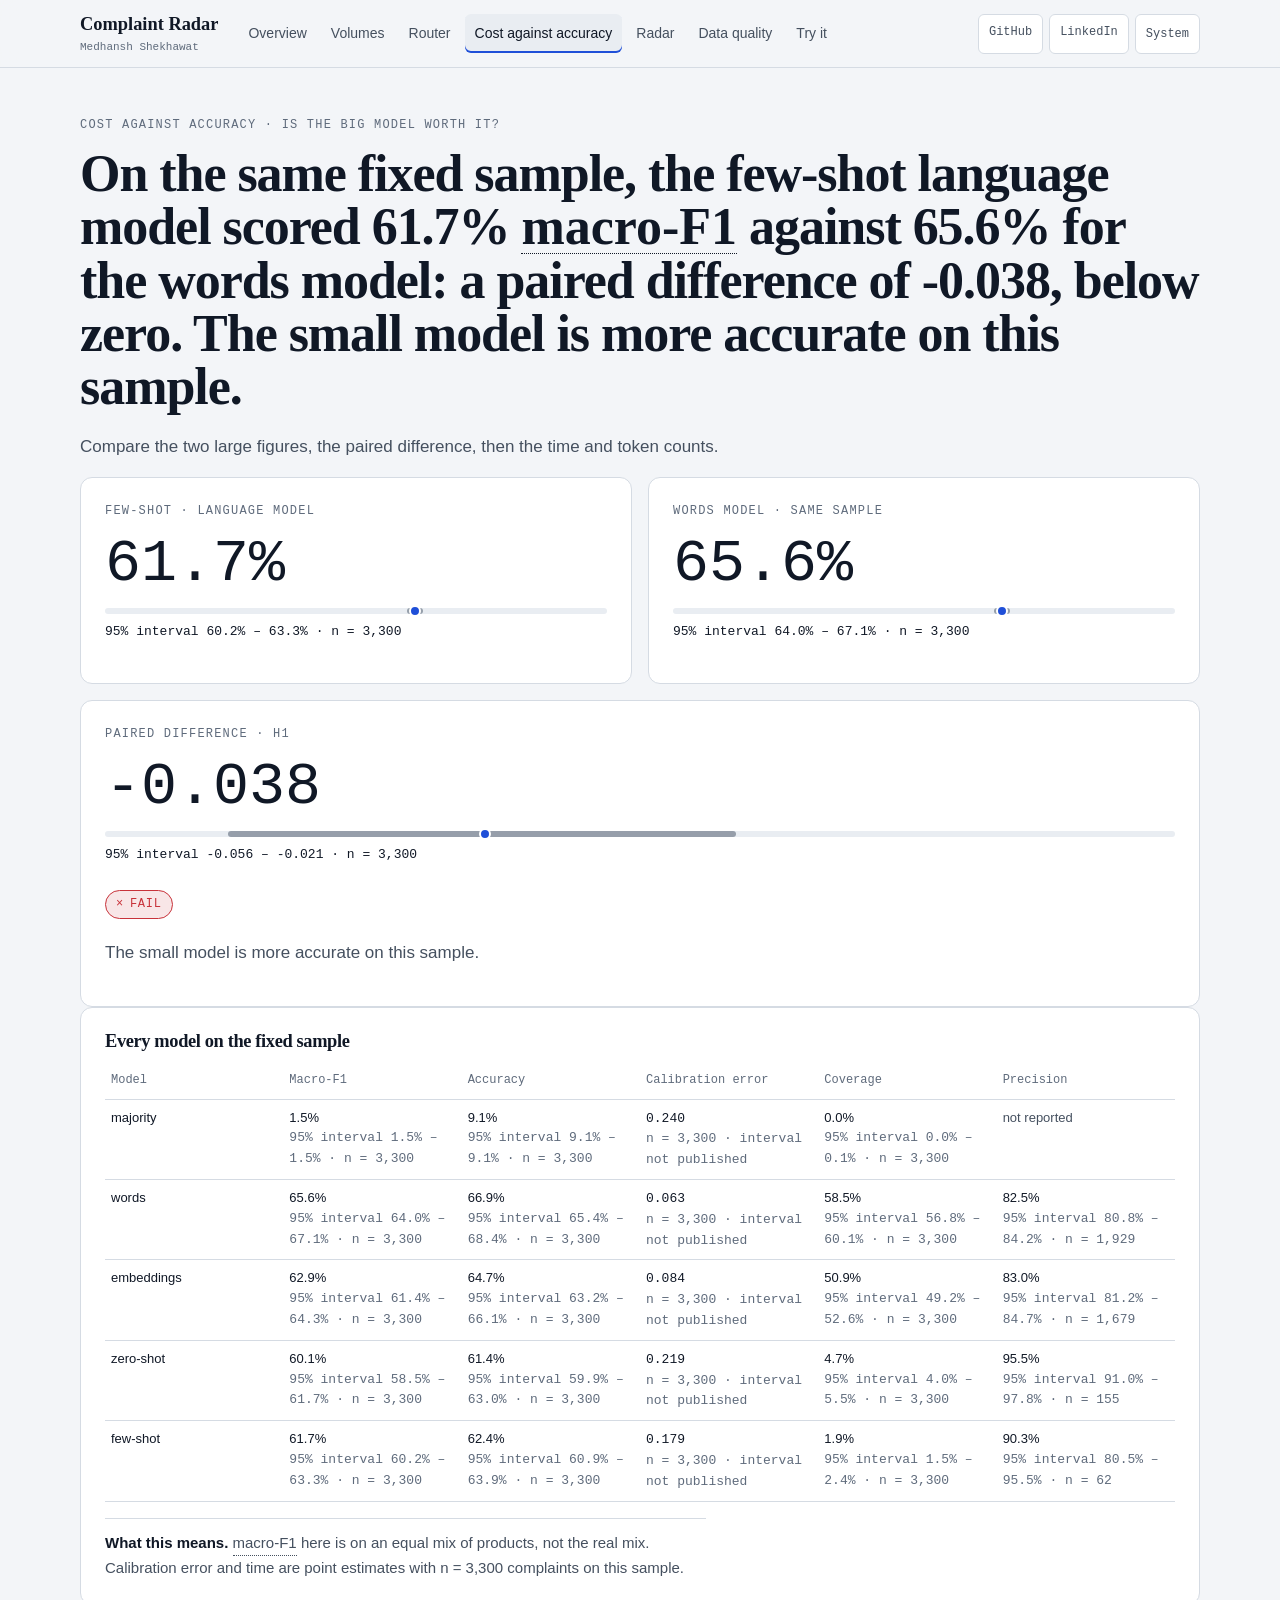
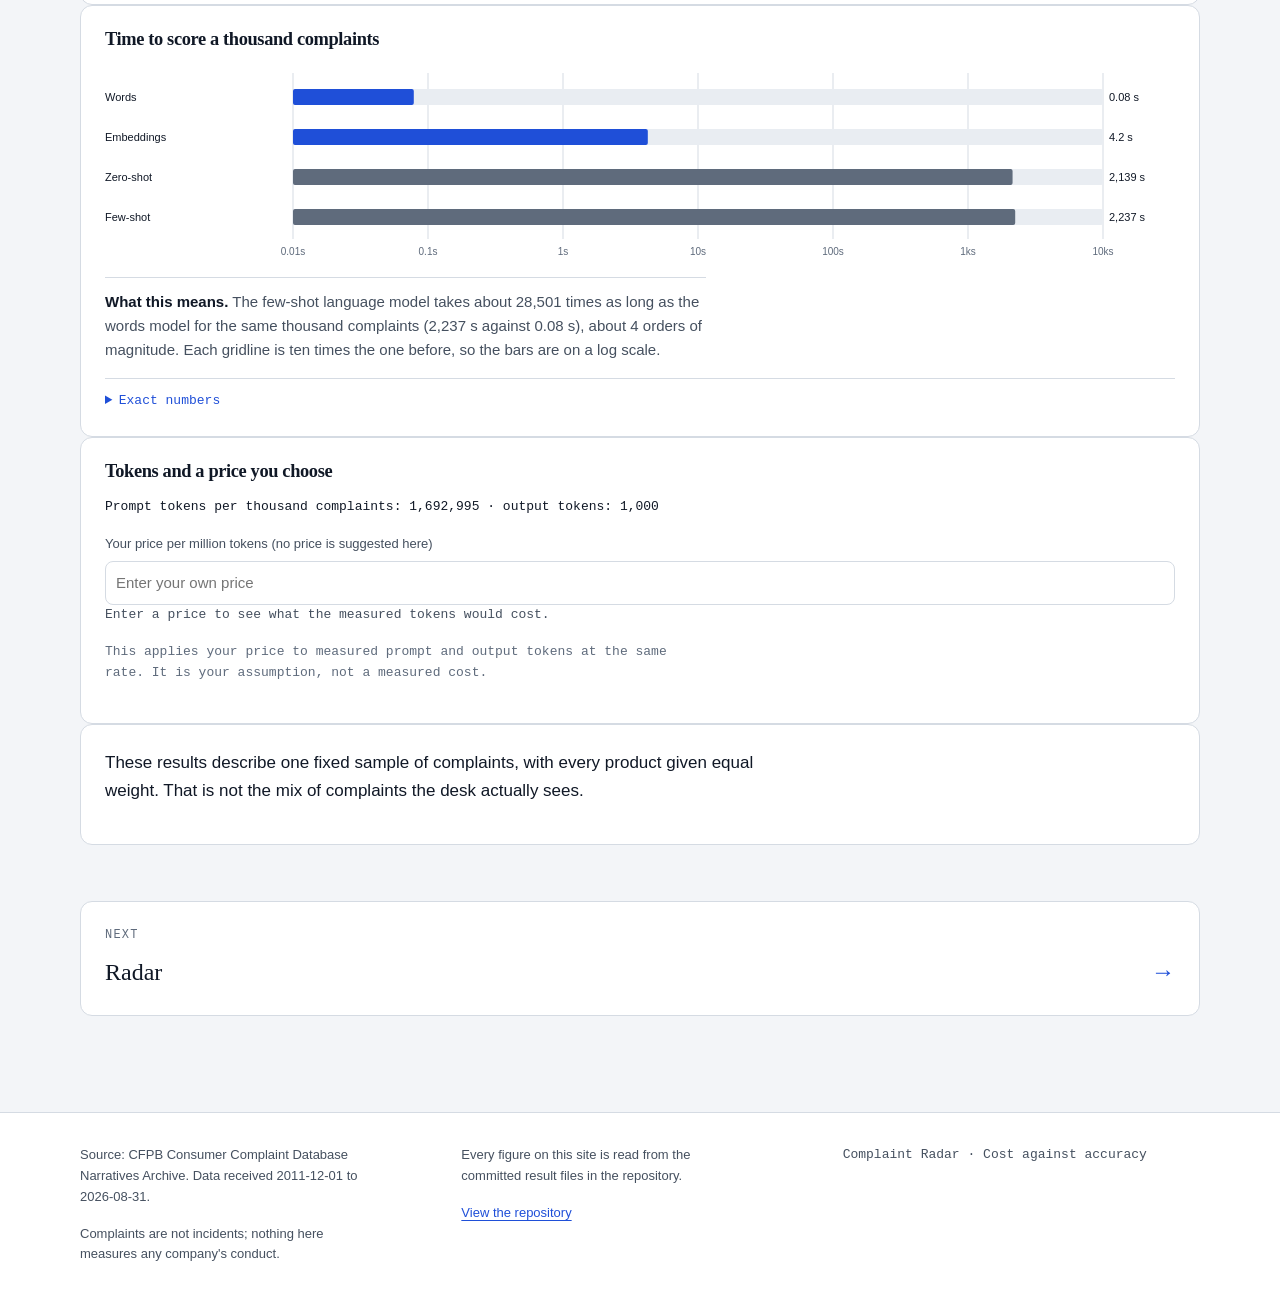
==== site/cost.html @ f4c849c8 "Static site: overview, volumes, router, cost, radar, data quality and in-browser router" ====
<!doctype html>
<html lang="en">
<head>
<meta charset="utf-8">
<meta name="viewport" content="width=device-width, initial-scale=1">
<title>Cost against accuracy · Complaint Radar</title>
<link rel="icon" href="favicon.svg" type="image/svg+xml">
<link rel="stylesheet" href="css/site.css">
<script src="js/pages.js" defer></script>
<script src="js/classify.js" defer></script>
<script src="js/site.js" defer></script>
</head>
<body data-page="cost">
<a class="skip-link" href="#app">Skip to content</a>
<header class="site-header">
  <div class="header-inner">
    <a class="wordmark" href="index.html">Complaint Radar<span class="author">Medhansh Shekhawat</span></a>
    <nav class="site-nav" aria-label="Pages">
      <a href="index.html">Overview</a>
      <a href="volumes.html">Volumes</a>
      <a href="router.html">Router</a>
      <a href="cost.html" aria-current="page">Cost against accuracy</a>
      <a href="radar.html">Radar</a>
      <a href="quality.html">Data quality</a>
      <a href="try.html">Try it</a>
    </nav>
    <div class="header-tools">
      <a href="https://github.com/Ghostboy789/complaint-radar">GitHub</a>
      <a href="https://www.linkedin.com/in/medhansh-shekhawat/">LinkedIn</a>
      <button type="button" id="theme-toggle" aria-label="Colour theme: system. Click to change.">System</button>
    </div>
  </div>
</header>
<main id="main"><div id="app"></div></main>
<footer class="site-footer">
  <div class="footer-inner">
    <div>
      <p>Source: CFPB Consumer Complaint Database Narratives Archive. Data received <span id="footer-range">from the archive</span>.</p>
      <p>Complaints are not incidents; nothing here measures any company's conduct.</p>
    </div>
    <div>
      <p>Every figure on this site is read from the committed result files in the repository.</p>
      <p><a href="https://github.com/Ghostboy789/complaint-radar">View the repository</a></p>
    </div>
    <div>
      <p class="mono">Complaint Radar · Cost against accuracy</p>
      <span id="gloss-def" class="gloss-def" role="tooltip" hidden></span>
    </div>
  </div>
</footer>
</body>
</html>
---- site/css/site.css ----
@font-face {
  font-family: "Fraunces";
  src: url("../fonts/fraunces-latin-wght-normal.woff2") format("woff2");
  font-style: normal;
  font-weight: 100 900;
  font-display: swap;
}
@font-face {
  font-family: "Public Sans";
  src: url("../fonts/public-sans-latin-wght-normal.woff2") format("woff2");
  font-style: normal;
  font-weight: 100 900;
  font-display: swap;
}
@font-face {
  font-family: "JetBrains Mono";
  src: url("../fonts/jetbrains-mono-latin-wght-normal.woff2") format("woff2");
  font-style: normal;
  font-weight: 100 800;
  font-display: swap;
}

:root {
  --bg: #F3F5F8;
  --surface: #FFFFFF;
  --surface-2: #E9EDF2;
  --border: #D5DBE3;
  --ink: #101826;
  --ink-2: #45505F;
  --ink-3: #5F6B7C;
  --accent: #1F4FD8;
  --signal: #C2410C;
  --pass: #1A7F56;
  --fail: #C8323A;
  --ease: cubic-bezier(0.2, 0.8, 0.2, 1);
  --display: "Fraunces", Georgia, "Times New Roman", serif;
  --text: "Public Sans", -apple-system, BlinkMacSystemFont, "Segoe UI", sans-serif;
  --mono: "JetBrains Mono", ui-monospace, SFMono-Regular, Menlo, monospace;
  color-scheme: light;
}

@media (prefers-color-scheme: dark) {
  html:not([data-theme="light"]) {
    --bg: #0A0E15;
    --surface: #111722;
    --surface-2: #18202D;
    --border: #263042;
    --ink: #E9EDF3;
    --ink-2: #A6B0BF;
    --ink-3: #8A95A6;
    --accent: #8FB0FF;
    --signal: #FFA65C;
    --pass: #3DBE8B;
    --fail: #F2666A;
    color-scheme: dark;
  }
}

html[data-theme="dark"] {
  --bg: #0A0E15;
  --surface: #111722;
  --surface-2: #18202D;
  --border: #263042;
  --ink: #E9EDF3;
  --ink-2: #A6B0BF;
  --ink-3: #8A95A6;
  --accent: #8FB0FF;
  --signal: #FFA65C;
  --pass: #3DBE8B;
  --fail: #F2666A;
  color-scheme: dark;
}

*,
*::before,
*::after {
  box-sizing: border-box;
}

[hidden] {
  display: none !important;
}

html {
  scroll-behavior: smooth;
  -webkit-text-size-adjust: 100%;
}

body {
  margin: 0;
  background: var(--bg);
  color: var(--ink);
  font-family: var(--text);
  font-size: 1.0625rem;
  line-height: 1.6;
  overflow-x: hidden;
}

a {
  color: var(--accent);
  text-underline-offset: 3px;
}

a:hover {
  text-decoration-thickness: 2px;
}

.skip-link {
  position: absolute;
  left: -9999px;
  top: 0;
  z-index: 40;
  background: var(--surface);
  color: var(--accent);
  padding: 8px 12px;
}

.skip-link:focus {
  left: 8px;
}

:focus-visible {
  outline: 2px solid var(--accent);
  outline-offset: 2px;
  border-radius: 2px;
}

h1,
h2,
h3 {
  font-family: var(--display);
  font-weight: 600;
  letter-spacing: -0.02em;
  line-height: 1.06;
  margin: 0 0 16px;
}

h1 {
  font-size: clamp(2.1rem, 5vw, 4rem);
  line-height: 1.02;
}

h2 {
  font-size: 1.5rem;
}

h3 {
  font-size: 1.15rem;
}

p {
  margin: 0 0 16px;
  max-width: 72ch;
}

em {
  font-style: normal;
  color: var(--accent);
}

.mono,
.eyebrow,
.caption,
.kpi-meta,
.ci,
.vocab {
  font-family: var(--mono);
  font-variant-numeric: tabular-nums;
}

.eyebrow {
  font-size: 0.75rem;
  letter-spacing: 0.1em;
  text-transform: uppercase;
  color: var(--ink-3);
  margin-bottom: 12px;
}

.caption,
.kpi-meta,
.ci,
.small,
.rule-words,
.confidence-label {
  font-size: 0.8125rem;
}

.caption,
.kpi-meta,
.ci,
.rule-words {
  color: var(--ink-3);
}

.muted {
  color: var(--ink-2);
}

.site-header {
  position: sticky;
  top: 0;
  z-index: 20;
  background: var(--bg);
  background: color-mix(in srgb, var(--bg) 88%, transparent);
  -webkit-backdrop-filter: blur(12px);
  backdrop-filter: blur(12px);
  border-bottom: 1px solid var(--border);
}

.header-inner {
  max-width: calc(1120px + 2 * clamp(20px, 4vw, 48px));
  margin: 0 auto;
  padding: 10px clamp(20px, 4vw, 48px);
  display: flex;
  align-items: center;
  gap: 20px;
  min-height: 64px;
}

.wordmark {
  font-family: var(--display);
  font-size: 1.15rem;
  font-weight: 600;
  color: var(--ink);
  text-decoration: none;
  white-space: nowrap;
}

.author {
  display: block;
  font-family: var(--mono);
  font-size: 0.6875rem;
  color: var(--ink-3);
  font-weight: 400;
}

.site-nav {
  display: flex;
  align-items: center;
  gap: 4px;
  flex: 1 1 auto;
  overflow-x: auto;
  scrollbar-width: thin;
  min-width: 0;
}

.site-nav a {
  color: var(--ink-2);
  text-decoration: none;
  font-size: 0.875rem;
  white-space: nowrap;
  padding: 8px 10px;
  border-radius: 6px;
}

.site-nav a:hover,
.site-nav a[aria-current="page"] {
  color: var(--ink);
  background: var(--surface-2);
}

.site-nav a[aria-current="page"] {
  box-shadow: inset 0 -2px 0 var(--accent);
}

.header-tools {
  display: flex;
  align-items: center;
  gap: 6px;
  flex: 0 0 auto;
}

.header-tools a,
.header-tools button {
  min-height: 40px;
  padding: 8px 10px;
  border-radius: 6px;
  border: 1px solid var(--border);
  background: var(--surface);
  color: var(--ink-2);
  font-family: var(--mono);
  font-size: 0.75rem;
  text-decoration: none;
  cursor: pointer;
}

.header-tools a:hover,
.header-tools button:hover {
  color: var(--accent);
}

main {
  padding: 0 clamp(20px, 4vw, 48px) 96px;
}

#app {
  max-width: 1120px;
  margin: 0 auto;
  padding-top: 48px;
}

.opener {
  max-width: 100%;
}

.opener h1 {
  margin-bottom: 20px;
  font-size: clamp(2rem, 4.2vw, 3.25rem);
  max-width: 28em;
}

.look {
  color: var(--ink-2);
  font-size: 1.0625rem;
}

.section-head {
  margin: 56px 0 24px;
}

.section {
  margin-top: 24px;
}

.hero-grid {
  display: grid;
  grid-template-columns: minmax(0, 1fr);
  gap: 32px;
}

.hero-meta {
  display: grid;
  grid-template-columns: repeat(auto-fit, minmax(220px, 1fr));
  gap: 16px;
  align-self: start;
}

.hero-meta > div {
  border-top: 1px solid var(--border);
  padding-top: 12px;
}

.hero-meta .mono {
  font-size: 0.8125rem;
  color: var(--ink-2);
}

.canvas-panel {
  grid-row: 2;
  border: 1px solid var(--border);
  border-radius: 12px;
  background: var(--surface);
  padding: 16px;
  min-width: 0;
}

.canvas-panel .caption {
  margin-top: 12px;
}

.card,
.figure,
.prose,
.verdict,
.next-card {
  border: 1px solid var(--border);
  border-radius: 12px;
  background: var(--surface);
  padding: 24px;
  min-width: 0;
}

.cards,
.kpis,
.facts {
  display: grid;
  grid-template-columns: repeat(auto-fit, minmax(min(100%, 260px), 1fr));
  gap: 16px;
  margin-bottom: 16px;
}

.figure-grid {
  display: grid;
  grid-template-columns: repeat(auto-fit, minmax(min(100%, 440px), 1fr));
  gap: 16px;
  margin-bottom: 16px;
}

.figure-grid > .figure,
.figure-grid > .card {
  margin-bottom: 0;
}

.figure h3 {
  margin-bottom: 12px;
}

.figure-intro {
  color: var(--ink-2);
}

.meaning {
  margin: 16px 0 0;
  padding-top: 12px;
  border-top: 1px solid var(--border);
  font-size: 0.9375rem;
  color: var(--ink-2);
}

.meaning strong {
  color: var(--ink);
}

figure,
.figure {
  margin: 0;
}

.chart {
  width: 100%;
  min-height: 200px;
  min-width: 0;
}

.chart svg,
.chart canvas {
  display: block;
  width: 100%;
  max-width: 100%;
  height: auto;
}

.chart[data-chart="sorting-room"] {
  min-height: 340px;
}

.chart[data-chart="confusion"] {
  min-height: 400px;
}

.chart-empty {
  border: 1px dashed var(--border);
  border-radius: 8px;
  padding: 24px;
  color: var(--ink-2);
  font-family: var(--mono);
  font-size: 0.8125rem;
}

.exact {
  margin-top: 16px;
  border-top: 1px solid var(--border);
  padding-top: 12px;
  min-width: 0;
}

.exact summary,
.next-card {
  cursor: pointer;
}

.exact summary {
  font-family: var(--mono);
  font-size: 0.8125rem;
  color: var(--accent);
  list-style-position: inside;
}

.exact[open] summary {
  margin-bottom: 12px;
}

table {
  width: 100%;
  border-collapse: collapse;
  table-layout: fixed;
  font-size: 0.8125rem;
}

th,
td {
  text-align: left;
  vertical-align: top;
  padding: 8px 6px;
  border-bottom: 1px solid var(--border);
  overflow-wrap: anywhere;
  word-break: break-word;
}

th {
  color: var(--ink-3);
  font-family: var(--mono);
  font-weight: 500;
  font-size: 0.75rem;
}

td .ci {
  display: block;
}

.badge {
  display: inline-flex;
  align-items: center;
  gap: 6px;
  font-family: var(--mono);
  font-size: 0.75rem;
  letter-spacing: 0.06em;
  text-transform: uppercase;
  border-radius: 999px;
  padding: 4px 10px;
  border: 1px solid currentColor;
  margin: 8px 0;
}

.badge.pass {
  color: var(--pass);
  background: color-mix(in srgb, var(--pass) 12%, var(--surface));
}

.badge.fail {
  color: var(--fail);
  background: color-mix(in srgb, var(--fail) 12%, var(--surface));
}

.badge.idle {
  color: var(--ink-3);
  background: var(--surface-2);
}

.state.pass {
  color: var(--pass);
  font-weight: 600;
}

.state.fail {
  color: var(--fail);
  font-weight: 600;
}

.kpi-label {
  font-family: var(--mono);
  font-size: 0.75rem;
  color: var(--ink-3);
  margin-bottom: 8px;
}

.kpi-value,
.big-figure,
.verdict-number {
  font-family: var(--mono);
  font-variant-numeric: tabular-nums;
  font-size: clamp(1.75rem, 3.2vw, 2.5rem);
  line-height: 1.05;
  margin: 0 0 12px;
}

.big-figure {
  font-size: clamp(2.5rem, 5vw, 3.75rem);
}

.track {
  position: relative;
  height: 6px;
  border-radius: 999px;
  background: var(--surface-2);
  margin: 12px 0 8px;
}

.track-range {
  position: absolute;
  top: 0;
  bottom: 0;
  min-width: 2px;
  border-radius: 999px;
  background: var(--ink-3);
  opacity: 0.6;
}

.track-dot {
  position: absolute;
  top: -3px;
  width: 12px;
  height: 12px;
  margin-left: -6px;
  border-radius: 50%;
  background: var(--accent);
  border: 2px solid var(--surface);
}

.track-none {
  font-family: var(--mono);
  font-size: 0.6875rem;
  color: var(--ink-3);
}

.verdict-number {
  font-family: var(--display);
}

.verdict-text {
  color: var(--ink-2);
  margin-top: 12px;
}

.rule-words {
  max-width: 60ch;
}

.fact-line {
  font-family: var(--mono);
  font-size: 0.9375rem;
}

.caveats,
.steps {
  padding-left: 22px;
}

.caveats li,
.steps li {
  margin-bottom: 12px;
  max-width: 72ch;
}

.filters,
.segmented,
.tabs,
.examples {
  display: flex;
  flex-wrap: wrap;
  gap: 8px;
  margin: 16px 0 24px;
}

.filter {
  display: flex;
  flex-direction: column;
  gap: 6px;
  font-size: 0.8125rem;
  color: var(--ink-2);
  min-width: 0;
}

.filter select,
.filter input,
textarea {
  min-height: 44px;
  border: 1px solid var(--border);
  border-radius: 8px;
  background: var(--surface);
  color: var(--ink);
  font-family: var(--text);
  font-size: 0.9375rem;
  padding: 8px 10px;
  max-width: 100%;
}

.segmented button,
.tabs button,
.example {
  min-height: 44px;
  border: 1px solid var(--border);
  border-radius: 8px;
  background: var(--surface);
  color: var(--ink-2);
  padding: 8px 14px;
  font-family: var(--mono);
  font-size: 0.8125rem;
  cursor: pointer;
}

.segmented button.selected,
.tabs button.selected {
  background: var(--accent);
  border-color: var(--accent);
  color: var(--surface);
}

.not-run {
  margin: 24px 0;
}

.next-card {
  display: grid;
  grid-template-columns: 1fr auto;
  align-items: center;
  gap: 8px;
  margin-top: 56px;
  text-decoration: none;
  color: var(--ink);
}

.next-card .eyebrow {
  grid-column: 1 / -1;
  margin: 0;
}

.next-title {
  font-family: var(--display);
  font-size: 1.5rem;
}

.next-arrow {
  font-size: 1.5rem;
  color: var(--accent);
}

.input-label {
  display: block;
  font-family: var(--mono);
  font-size: 0.8125rem;
  color: var(--ink-3);
  margin-bottom: 8px;
}

textarea {
  display: block;
  width: 100%;
  resize: vertical;
  line-height: 1.6;
}

.try-grid {
  display: grid;
  grid-template-columns: repeat(auto-fit, minmax(min(100%, 320px), 1fr));
  gap: 16px;
}

.status,
.result-line {
  font-family: var(--mono);
  font-size: 0.8125rem;
  color: var(--ink-2);
}

.probabilities {
  display: grid;
  gap: 6px;
  margin-bottom: 24px;
}

.prob-row {
  display: grid;
  grid-template-columns: minmax(0, 1fr) minmax(60px, 30%) auto;
  align-items: center;
  gap: 8px;
  font-size: 0.8125rem;
  min-width: 0;
}

.prob-row > span:first-child {
  overflow-wrap: anywhere;
}

.prob-track {
  display: block;
  height: 6px;
  border-radius: 999px;
  background: var(--surface-2);
  overflow: hidden;
}

.prob-track > span {
  display: block;
  height: 100%;
  width: 100%;
  background: var(--accent);
  transform-origin: left center;
}

.terms {
  padding-left: 20px;
  font-size: 0.875rem;
}

.site-footer {
  border-top: 1px solid var(--border);
  background: var(--surface);
  position: relative;
}

.footer-inner {
  max-width: calc(1120px + 2 * clamp(20px, 4vw, 48px));
  margin: 0 auto;
  padding: 32px clamp(20px, 4vw, 48px);
  display: grid;
  grid-template-columns: repeat(auto-fit, minmax(min(100%, 260px), 1fr));
  gap: 24px;
  font-size: 0.8125rem;
  color: var(--ink-2);
}

.footer-inner p {
  max-width: 40ch;
}

.term {
  border: 0;
  border-bottom: 1px dotted currentColor;
  background: none;
  color: inherit;
  font: inherit;
  padding: 0;
  cursor: help;
}

.gloss-def {
  position: absolute;
  right: 20px;
  bottom: 100%;
  max-width: min(320px, calc(100vw - 40px));
  background: var(--surface-2);
  border: 1px solid var(--border);
  border-radius: 8px;
  padding: 12px;
  font-family: var(--text);
  font-size: 0.8125rem;
  color: var(--ink);
  z-index: 30;
}

.reveal {
  opacity: 0;
  transform: translateY(8px);
  transition:
    opacity 320ms var(--ease),
    transform 320ms var(--ease);
}

.reveal.in {
  opacity: 1;
  transform: none;
}

.draw-x .clip-rect {
  transform-box: fill-box;
  transform-origin: left center;
  animation: sweep 1000ms var(--ease) both;
}

@keyframes sweep {
  from {
    transform: scaleX(0);
  }
  to {
    transform: scaleX(1);
  }
}

@media (min-width: 900px) {
  .hero-grid {
    grid-template-columns: minmax(0, 1fr) minmax(0, 1.05fr);
  }
  .hero-grid .opener,
  .hero-grid .hero-meta {
    grid-column: 1;
  }
  .canvas-panel {
    align-self: start;
    grid-column: 2;
    grid-row: 1 / span 2;
  }
}

@media (max-width: 760px) {
  .header-inner {
    flex-wrap: wrap;
    gap: 8px 12px;
    padding-top: 8px;
    padding-bottom: 8px;
  }
  .site-nav {
    order: 3;
    flex-basis: 100%;
    padding-bottom: 2px;
  }
  .header-tools {
    margin-left: auto;
  }
  .author {
    font-size: 0.625rem;
  }
  #app {
    padding-top: 32px;
  }
  .card,
  .figure,
  .prose,
  .verdict,
  .next-card {
    padding: 16px;
  }
}

@media (max-width: 640px) {
  .filter select {
    width: 100%;
  }
  table,
  thead,
  tbody,
  tr,
  th,
  td {
    display: block;
    width: 100%;
  }
  thead {
    display: none;
  }
  tr {
    border-bottom: 1px solid var(--border);
    padding: 8px 0;
  }
  td {
    display: grid;
    grid-template-columns: minmax(96px, 40%) minmax(0, 1fr);
    gap: 8px;
    border: 0;
    padding: 4px 0;
  }
  td > .ci {
    grid-column: 2;
  }
  td::before {
    content: attr(data-label);
    font-family: var(--mono);
    font-size: 0.6875rem;
    color: var(--ink-3);
  }
  .prob-row {
    grid-template-columns: minmax(0, 1fr) auto;
  }
  .prob-track {
    grid-column: 1 / -1;
    grid-row: 2;
  }
}

@media (prefers-reduced-motion: reduce) {
  html {
    scroll-behavior: auto;
  }
  *,
  *::before,
  *::after {
    animation: none !important;
    transition: none !important;
  }
  .reveal {
    opacity: 1;
    transform: none;
  }
  .draw-x .clip-rect {
    transform: scaleX(1);
  }
}
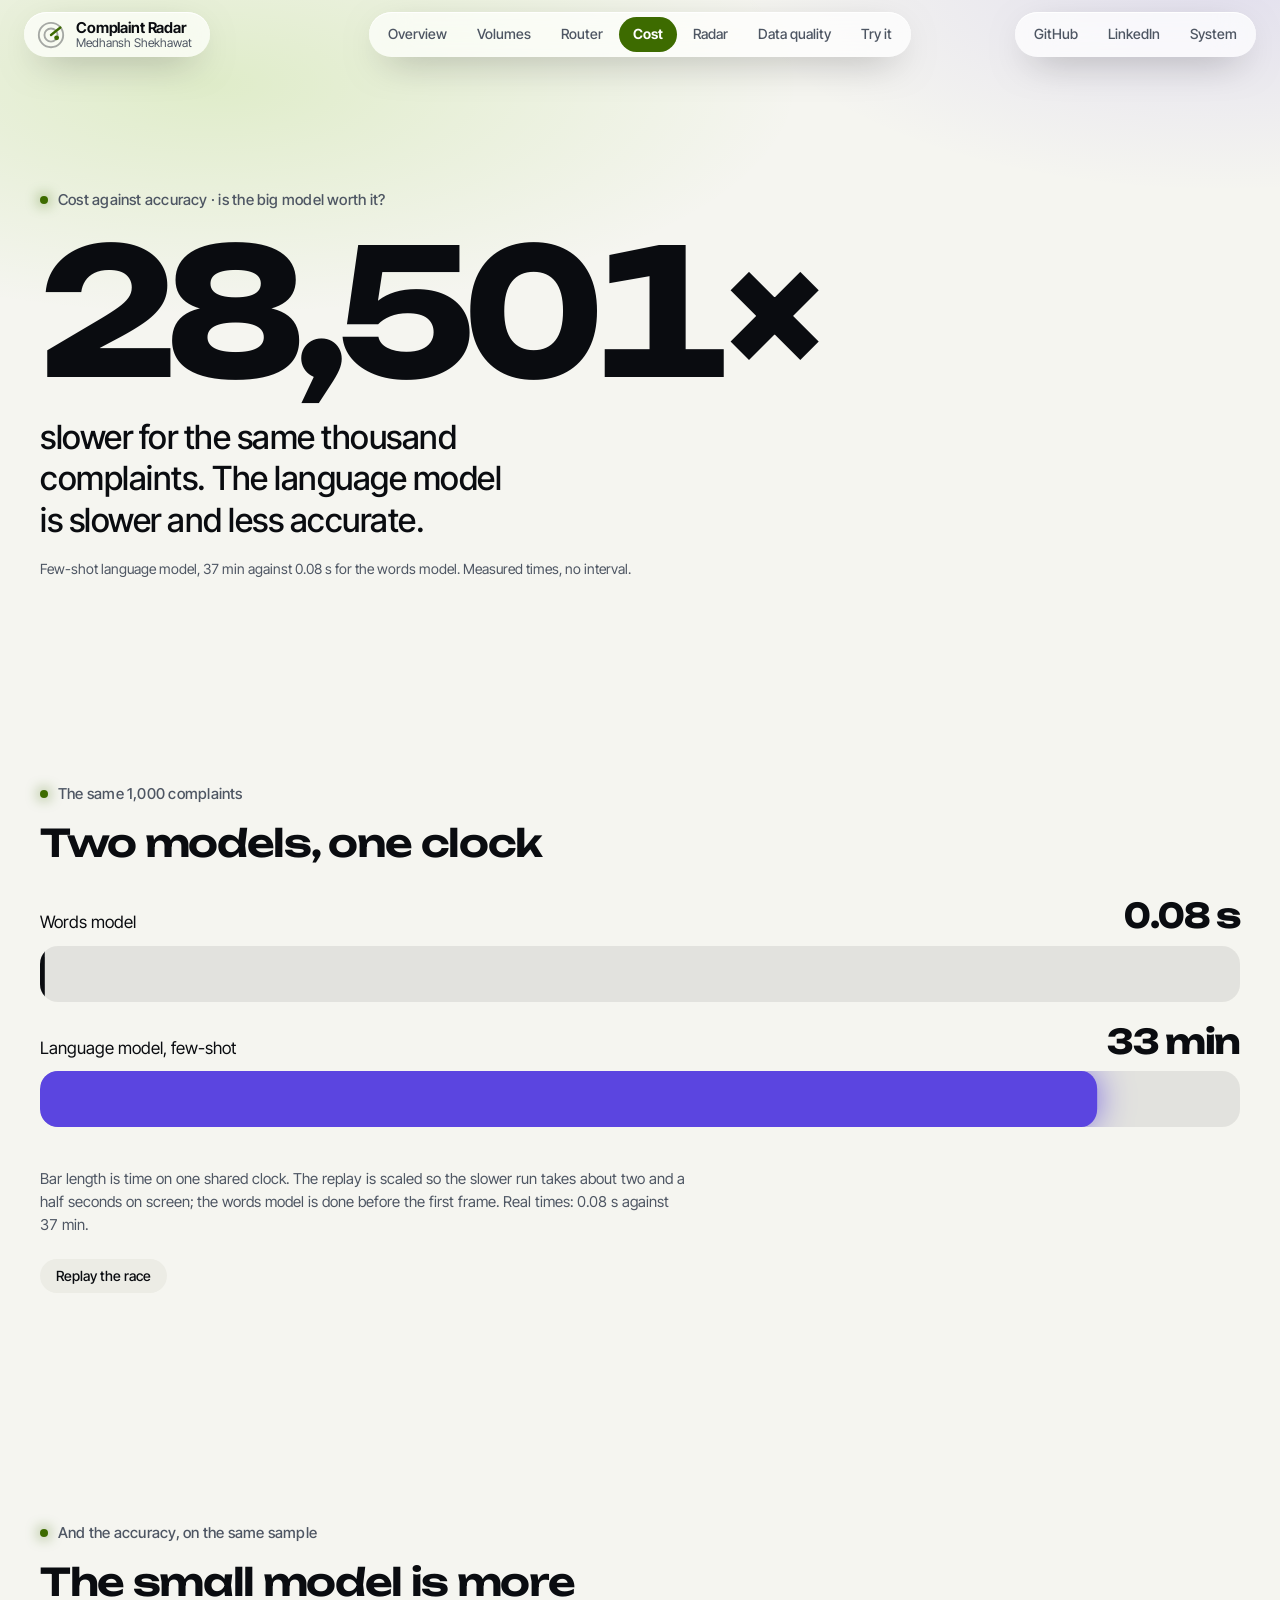
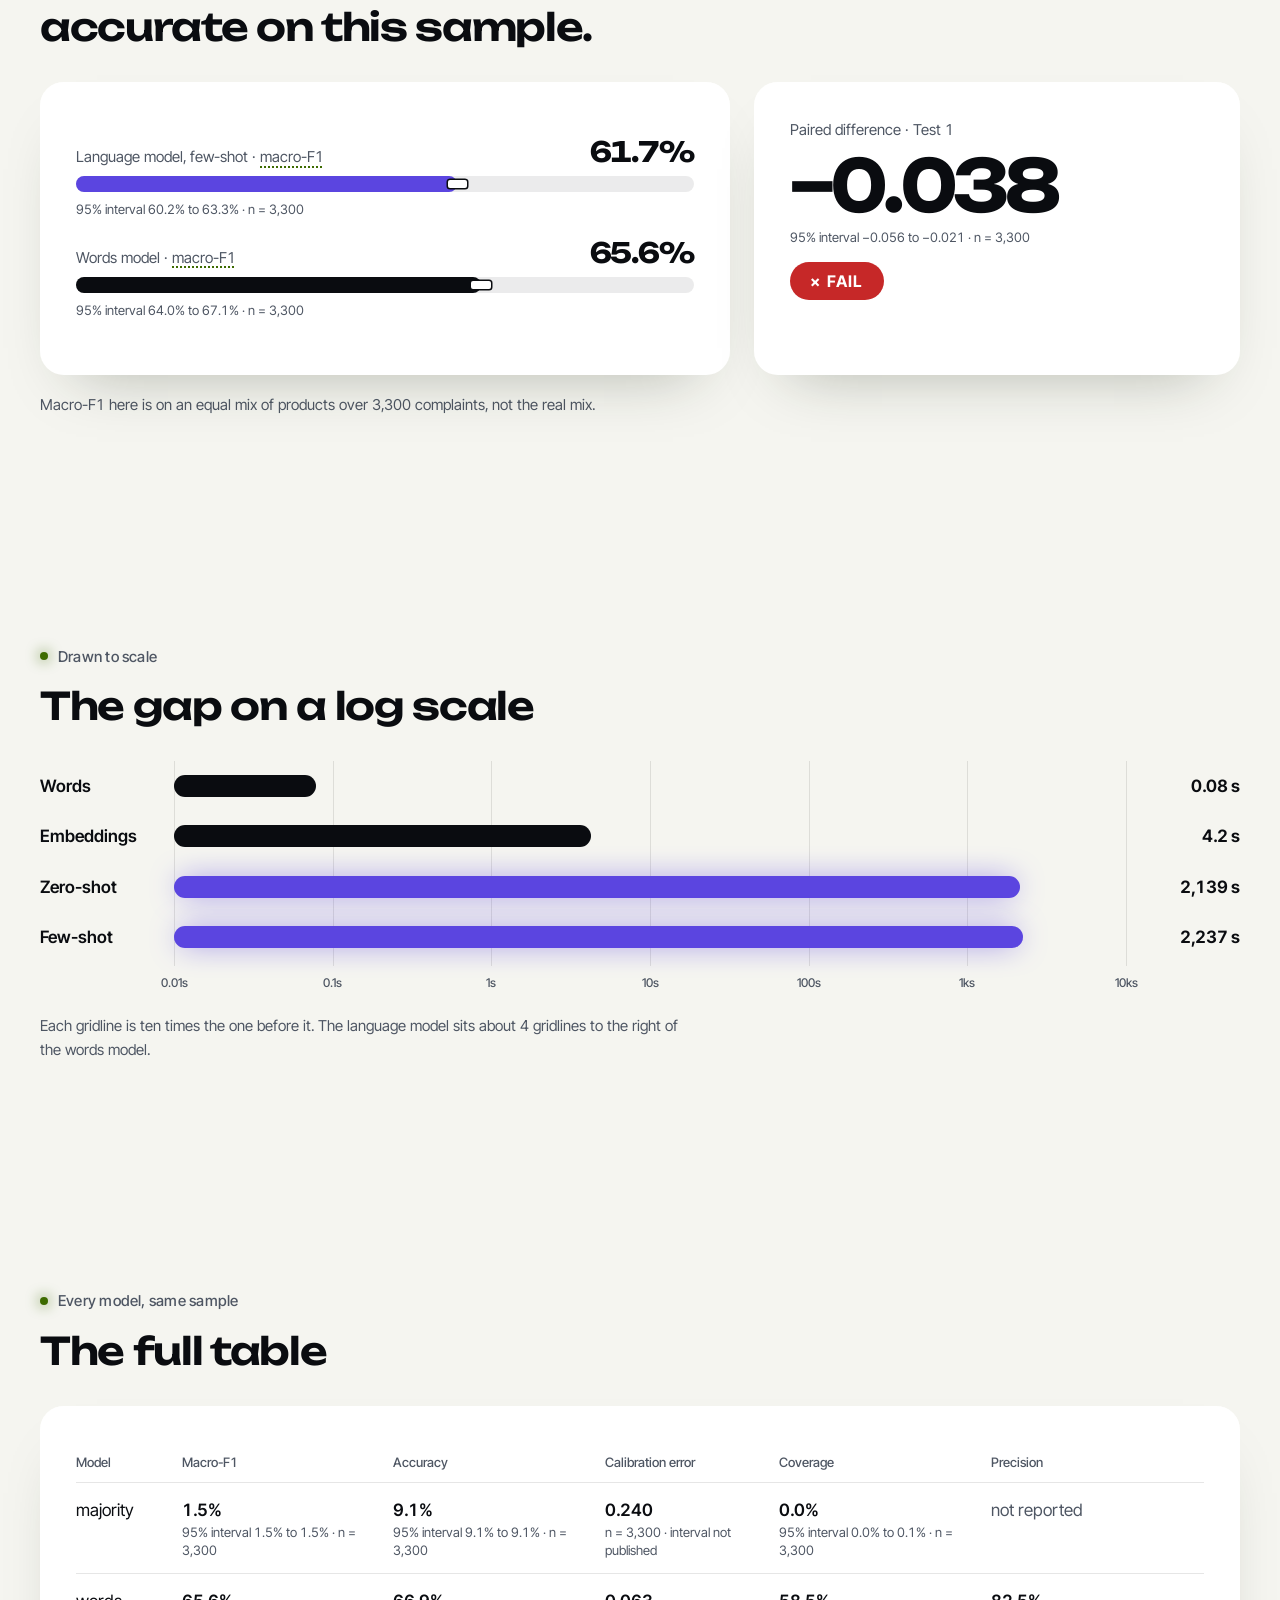
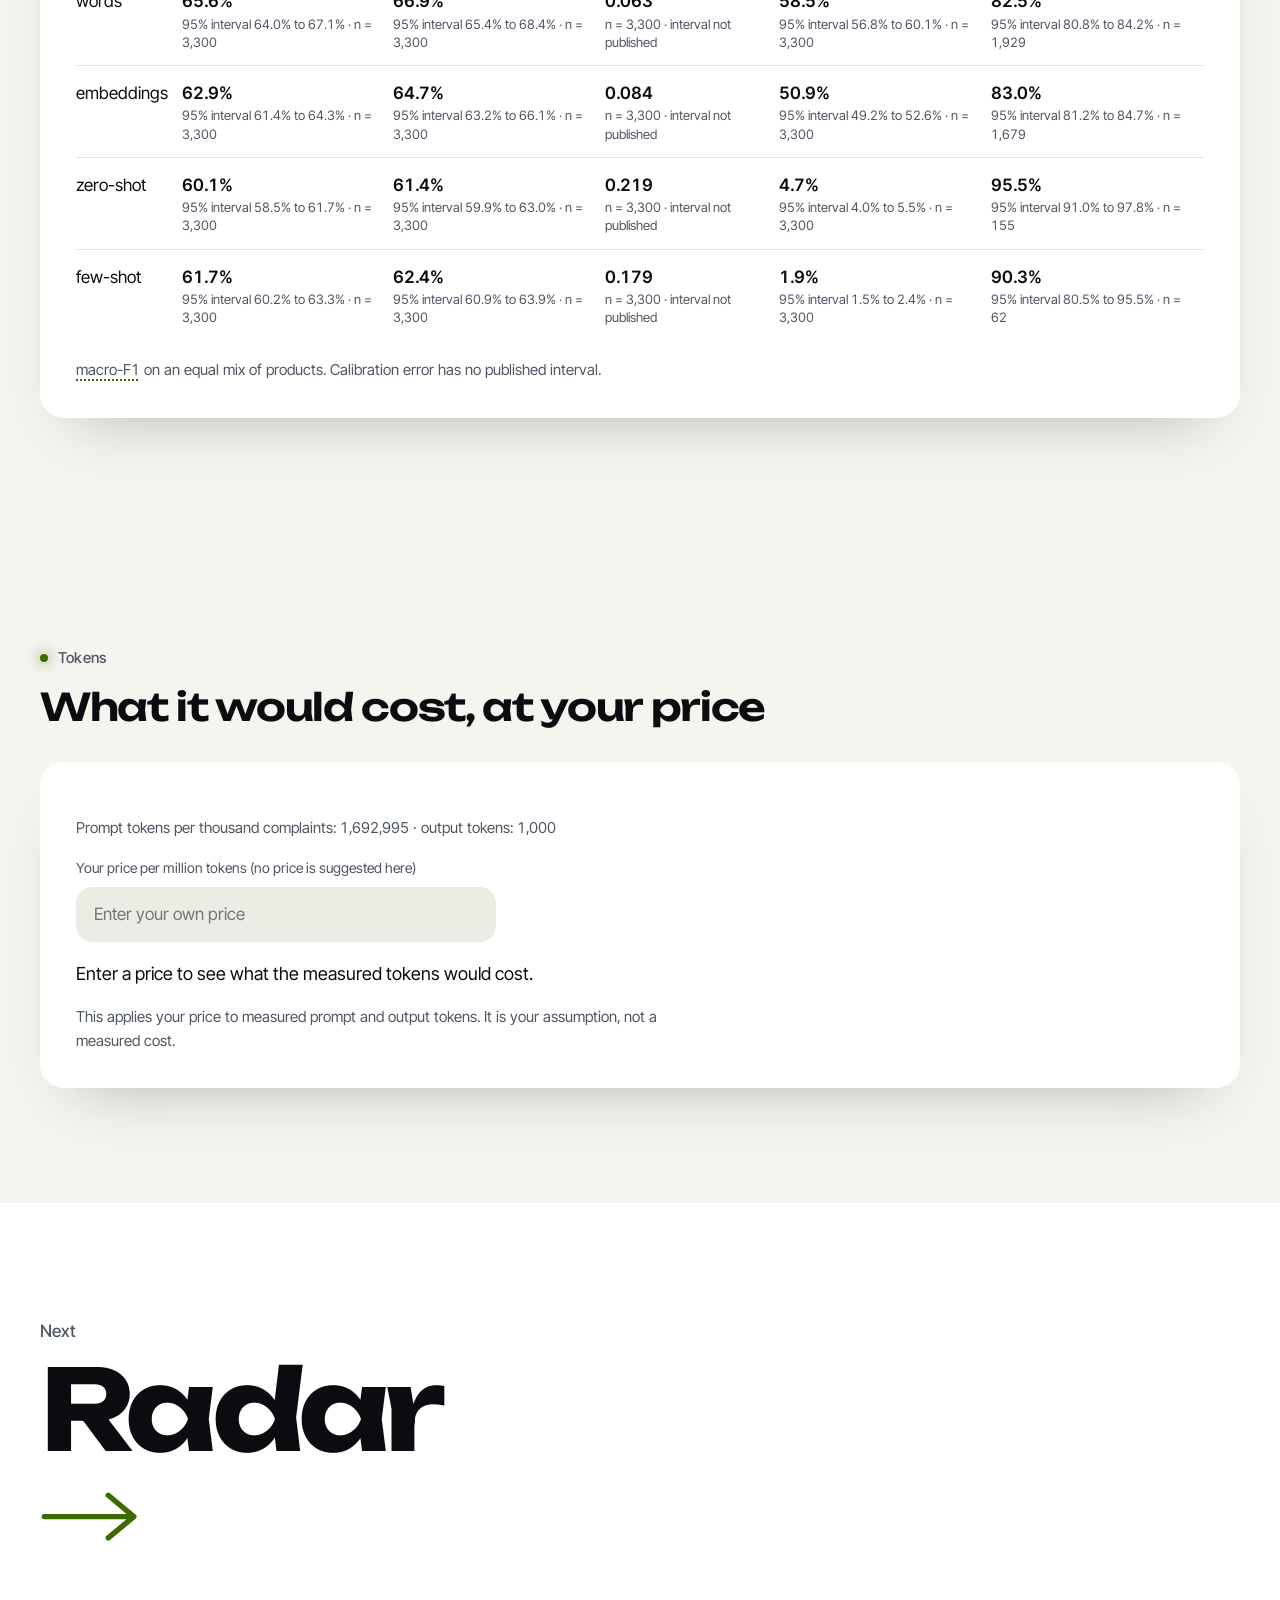
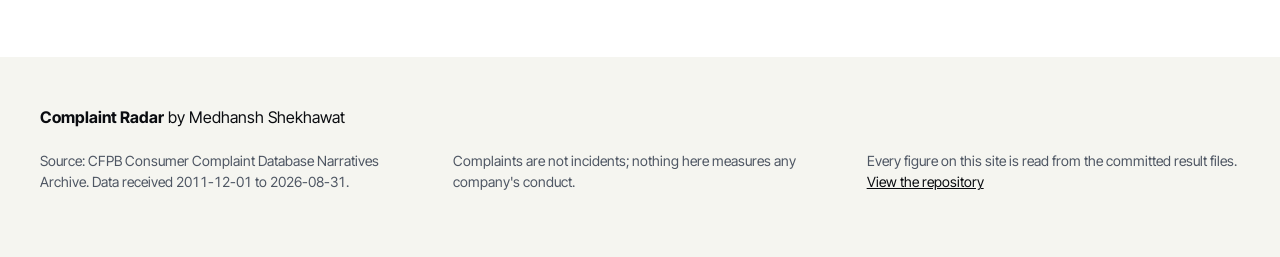
==== commit b4c0742f: "Site redesign from the ground up: Signal" ====
--- a/site/cost.html
+++ b/site/cost.html
@@ -3,50 +3,52 @@
 <head>
 <meta charset="utf-8">
 <meta name="viewport" content="width=device-width, initial-scale=1">
+<meta name="color-scheme" content="dark light">
 <title>Cost against accuracy · Complaint Radar</title>
 <link rel="icon" href="favicon.svg" type="image/svg+xml">
+<link rel="preload" href="fonts/unbounded-latin-wght-normal.woff2" as="font" type="font/woff2" crossorigin>
+<link rel="preload" href="fonts/inter-tight-latin-wght-normal.woff2" as="font" type="font/woff2" crossorigin>
 <link rel="stylesheet" href="css/site.css">
+<script>
+(function () {
+  document.documentElement.classList.add("js");
+  try {
+    var t = localStorage.getItem("complaint-radar-theme");
+    if (t === "light" || t === "dark") document.documentElement.setAttribute("data-theme", t);
+  } catch (e) {}
+})();
+</script>
 <script src="js/pages.js" defer></script>
-<script src="js/classify.js" defer></script>
+<script src="js/charts.js" defer></script>
 <script src="js/site.js" defer></script>
 </head>
 <body data-page="cost">
-<a class="skip-link" href="#app">Skip to content</a>
-<header class="site-header">
-  <div class="header-inner">
-    <a class="wordmark" href="index.html">Complaint Radar<span class="author">Medhansh Shekhawat</span></a>
-    <nav class="site-nav" aria-label="Pages">
-      <a href="index.html">Overview</a>
-      <a href="volumes.html">Volumes</a>
-      <a href="router.html">Router</a>
-      <a href="cost.html" aria-current="page">Cost against accuracy</a>
-      <a href="radar.html">Radar</a>
-      <a href="quality.html">Data quality</a>
-      <a href="try.html">Try it</a>
-    </nav>
-    <div class="header-tools">
-      <a href="https://github.com/Ghostboy789/complaint-radar">GitHub</a>
-      <a href="https://www.linkedin.com/in/medhansh-shekhawat/">LinkedIn</a>
-      <button type="button" id="theme-toggle" aria-label="Colour theme: system. Click to change.">System</button>
-    </div>
+<a class="skip-link" href="#main">Skip to content</a>
+<header class="nav">
+  <a class="brand" href="index.html"><svg class="logo" viewBox="0 0 32 32" aria-hidden="true"><circle cx="16" cy="16" r="13" fill="none" stroke="currentColor" stroke-opacity=".35" stroke-width="2"/><circle cx="16" cy="16" r="7" fill="none" stroke="currentColor" stroke-opacity=".35" stroke-width="2"/><path d="M16 16 L26 8" stroke="var(--accent)" stroke-width="2.5" stroke-linecap="round"/><circle cx="22" cy="19" r="2.6" fill="var(--accent)"/></svg><span class="brand-text"><b>Complaint Radar</b><small>Medhansh Shekhawat</small></span></a>
+  <nav class="pill" aria-label="Pages"><a href="index.html">Overview</a><a href="volumes.html">Volumes</a><a href="router.html">Router</a><a href="cost.html" aria-current="page">Cost</a><a href="radar.html">Radar</a><a href="quality.html">Data quality</a><a href="try.html">Try it</a></nav>
+  <div class="tools">
+    <a class="tool-link" href="https://github.com/Ghostboy789/complaint-radar">GitHub</a>
+    <a class="tool-link" href="https://www.linkedin.com/in/medhansh-shekhawat/">LinkedIn</a>
+    <button type="button" id="theme-toggle" class="tool-btn" aria-label="Colour theme: system. Click to change.">System</button>
+    <button type="button" class="tool-btn menu-btn" id="menu-btn" aria-expanded="false" aria-controls="sheet">Menu</button>
   </div>
 </header>
-<main id="main"><div id="app"></div></main>
-<footer class="site-footer">
-  <div class="footer-inner">
-    <div>
+<div class="sheet" id="sheet" hidden>
+  <nav aria-label="All pages"><a href="index.html"><span>01</span>Overview</a><a href="volumes.html"><span>02</span>Volumes</a><a href="router.html"><span>03</span>Router</a><a href="cost.html" aria-current="page"><span>04</span>Cost against accuracy</a><a href="radar.html"><span>05</span>Radar</a><a href="quality.html"><span>06</span>Data quality</a><a href="try.html"><span>07</span>Try it</a></nav>
+  <p class="sheet-links"><a href="https://github.com/Ghostboy789/complaint-radar">GitHub</a><a href="https://www.linkedin.com/in/medhansh-shekhawat/">LinkedIn</a></p>
+</div>
+<main id="main"><div id="app"></div><noscript><p class="noscript">This site draws every figure from its data files with JavaScript, so it needs JavaScript turned on.</p></noscript></main>
+<footer class="footer">
+  <div class="wrap">
+    <p class="footer-name"><b>Complaint Radar</b> by Medhansh Shekhawat</p>
+    <div class="footer-cols">
       <p>Source: CFPB Consumer Complaint Database Narratives Archive. Data received <span id="footer-range">from the archive</span>.</p>
       <p>Complaints are not incidents; nothing here measures any company's conduct.</p>
-    </div>
-    <div>
-      <p>Every figure on this site is read from the committed result files in the repository.</p>
-      <p><a href="https://github.com/Ghostboy789/complaint-radar">View the repository</a></p>
-    </div>
-    <div>
-      <p class="mono">Complaint Radar · Cost against accuracy</p>
-      <span id="gloss-def" class="gloss-def" role="tooltip" hidden></span>
+      <p>Every figure on this site is read from the committed result files. <a href="https://github.com/Ghostboy789/complaint-radar">View the repository</a></p>
     </div>
   </div>
 </footer>
+<div id="gloss" class="gloss" role="dialog" aria-label="Definition" hidden></div>
 </body>
 </html>
--- a/site/css/site.css
+++ b/site/css/site.css
@@ -1,957 +1,692 @@
+/* Complaint Radar: "Signal" design system. Dark first; light follows the system or the toggle.
+   Tokens, type, layout, navigation, surfaces, components, then per-page pieces. */
+
 @font-face {
-  font-family: "Fraunces";
-  src: url("../fonts/fraunces-latin-wght-normal.woff2") format("woff2");
-  font-style: normal;
+  font-family: "Unbounded";
+  src: url("../fonts/unbounded-latin-wght-normal.woff2") format("woff2");
+  font-weight: 200 900;
+  font-display: swap;
+}
+@font-face {
+  font-family: "Inter Tight";
+  src: url("../fonts/inter-tight-latin-wght-normal.woff2") format("woff2");
   font-weight: 100 900;
   font-display: swap;
 }
-@font-face {
-  font-family: "Public Sans";
-  src: url("../fonts/public-sans-latin-wght-normal.woff2") format("woff2");
-  font-style: normal;
-  font-weight: 100 900;
-  font-display: swap;
-}
-@font-face {
-  font-family: "JetBrains Mono";
-  src: url("../fonts/jetbrains-mono-latin-wght-normal.woff2") format("woff2");
-  font-style: normal;
-  font-weight: 100 800;
-  font-display: swap;
-}
+
+/* ---------------------------------------------------------------- tokens */
 
 :root {
-  --bg: #F3F5F8;
-  --surface: #FFFFFF;
-  --surface-2: #E9EDF2;
-  --border: #D5DBE3;
-  --ink: #101826;
-  --ink-2: #45505F;
-  --ink-3: #5F6B7C;
-  --accent: #1F4FD8;
-  --signal: #C2410C;
-  --pass: #1A7F56;
-  --fail: #C8323A;
-  --ease: cubic-bezier(0.2, 0.8, 0.2, 1);
-  --display: "Fraunces", Georgia, "Times New Roman", serif;
-  --text: "Public Sans", -apple-system, BlinkMacSystemFont, "Segoe UI", sans-serif;
-  --mono: "JetBrains Mono", ui-monospace, SFMono-Regular, Menlo, monospace;
+  color-scheme: dark;
+  --bg: #06080c;
+  --raise: #0d1117;
+  --raise-2: #151b24;
+  --line: rgba(255, 255, 255, 0.08);
+  --text: #f2f4f7;
+  --muted: #9aa4b2;
+  --accent: #c8ff4d;
+  --alert: #ff5d5d;
+  --violet: #8c7bff;
+  --on-fill: #06080c;
+  --accent-ink: #06080c;
+  --alert-ink: #06080c;
+  --glass: rgba(16, 21, 29, 0.66);
+  --track: rgba(255, 255, 255, 0.08);
+  --track-2: rgba(255, 255, 255, 0.16);
+  --shadow: 0 40px 80px -40px rgba(0, 0, 0, 0.8);
+  --hi: inset 0 1px 0 rgba(255, 255, 255, 0.07);
+  --glow-a: rgba(200, 255, 77, 0.13);
+  --glow-v: rgba(140, 123, 255, 0.2);
+  --dot: rgba(255, 255, 255, 0.09);
+  --display: "Unbounded", "Arial Black", system-ui, sans-serif;
+  --ui: "Inter Tight", system-ui, -apple-system, "Segoe UI", sans-serif;
+  --radius: 24px;
+  --gutter: 24px;
+}
+
+@media (prefers-color-scheme: light) {
+  :root:not([data-theme="dark"]) {
+    color-scheme: light;
+    --bg: #f5f5f0;
+    --raise: #ffffff;
+    --raise-2: #ecece5;
+    --line: rgba(10, 12, 16, 0.1);
+    --text: #0a0c10;
+    --muted: #4e5663;
+    --accent: #3d6b00;
+    --alert: #c62828;
+    --violet: #5b45e0;
+    --on-fill: #ffffff;
+    --accent-ink: #ffffff;
+    --alert-ink: #ffffff;
+    --glass: rgba(255, 255, 255, 0.72);
+    --track: rgba(10, 12, 16, 0.08);
+    --track-2: rgba(10, 12, 16, 0.18);
+    --shadow: 0 30px 60px -36px rgba(30, 40, 20, 0.35);
+    --hi: inset 0 1px 0 rgba(255, 255, 255, 0.9);
+    --glow-a: rgba(110, 190, 0, 0.16);
+    --glow-v: rgba(91, 69, 224, 0.12);
+    --dot: rgba(10, 12, 16, 0.1);
+  }
+}
+
+:root[data-theme="light"] {
   color-scheme: light;
-}
-
-@media (prefers-color-scheme: dark) {
-  html:not([data-theme="light"]) {
-    --bg: #0A0E15;
-    --surface: #111722;
-    --surface-2: #18202D;
-    --border: #263042;
-    --ink: #E9EDF3;
-    --ink-2: #A6B0BF;
-    --ink-3: #8A95A6;
-    --accent: #8FB0FF;
-    --signal: #FFA65C;
-    --pass: #3DBE8B;
-    --fail: #F2666A;
-    color-scheme: dark;
-  }
-}
-
-html[data-theme="dark"] {
-  --bg: #0A0E15;
-  --surface: #111722;
-  --surface-2: #18202D;
-  --border: #263042;
-  --ink: #E9EDF3;
-  --ink-2: #A6B0BF;
-  --ink-3: #8A95A6;
-  --accent: #8FB0FF;
-  --signal: #FFA65C;
-  --pass: #3DBE8B;
-  --fail: #F2666A;
-  color-scheme: dark;
-}
+  --bg: #f5f5f0;
+  --raise: #ffffff;
+  --raise-2: #ecece5;
+  --line: rgba(10, 12, 16, 0.1);
+  --text: #0a0c10;
+  --muted: #4e5663;
+  --accent: #3d6b00;
+  --alert: #c62828;
+  --violet: #5b45e0;
+  --on-fill: #ffffff;
+  --accent-ink: #ffffff;
+  --alert-ink: #ffffff;
+  --glass: rgba(255, 255, 255, 0.72);
+  --track: rgba(10, 12, 16, 0.08);
+  --track-2: rgba(10, 12, 16, 0.18);
+  --shadow: 0 30px 60px -36px rgba(30, 40, 20, 0.35);
+  --hi: inset 0 1px 0 rgba(255, 255, 255, 0.9);
+  --glow-a: rgba(110, 190, 0, 0.16);
+  --glow-v: rgba(91, 69, 224, 0.12);
+  --dot: rgba(10, 12, 16, 0.1);
+}
+
+/* ---------------------------------------------------------------- base */
 
 *,
 *::before,
 *::after {
   box-sizing: border-box;
 }
-
-[hidden] {
-  display: none !important;
-}
-
 html {
-  scroll-behavior: smooth;
+  background: var(--bg);
   -webkit-text-size-adjust: 100%;
-}
-
+  scroll-padding-top: 96px;
+}
 body {
   margin: 0;
   background: var(--bg);
-  color: var(--ink);
-  font-family: var(--text);
-  font-size: 1.0625rem;
-  line-height: 1.6;
+  color: var(--text);
+  font: 400 17px/1.55 var(--ui);
+  font-variant-numeric: tabular-nums;
+  -webkit-font-smoothing: antialiased;
   overflow-x: hidden;
 }
-
-a {
-  color: var(--accent);
-  text-underline-offset: 3px;
-}
-
-a:hover {
-  text-decoration-thickness: 2px;
-}
-
-.skip-link {
-  position: absolute;
-  left: -9999px;
-  top: 0;
-  z-index: 40;
-  background: var(--surface);
-  color: var(--accent);
-  padding: 8px 12px;
-}
-
-.skip-link:focus {
-  left: 8px;
-}
-
+body.locked {
+  overflow: hidden;
+}
+h1, h2, h3, p, ul, ol { margin: 0; }
+ul, ol { padding: 0; list-style: none; }
+a { color: inherit; }
+button, input, select, textarea { font: inherit; color: inherit; }
+button { cursor: pointer; }
 :focus-visible {
   outline: 2px solid var(--accent);
-  outline-offset: 2px;
-  border-radius: 2px;
-}
-
-h1,
-h2,
-h3 {
-  font-family: var(--display);
-  font-weight: 600;
-  letter-spacing: -0.02em;
-  line-height: 1.06;
-  margin: 0 0 16px;
-}
-
-h1 {
-  font-size: clamp(2.1rem, 5vw, 4rem);
-  line-height: 1.02;
-}
-
-h2 {
-  font-size: 1.5rem;
-}
-
-h3 {
-  font-size: 1.15rem;
-}
-
-p {
-  margin: 0 0 16px;
-  max-width: 72ch;
-}
-
-em {
-  font-style: normal;
-  color: var(--accent);
-}
-
-.mono,
-.eyebrow,
-.caption,
-.kpi-meta,
-.ci,
-.vocab {
-  font-family: var(--mono);
+  outline-offset: 3px;
+  border-radius: 6px;
+}
+.sr-only {
+  position: absolute; width: 1px; height: 1px; margin: -1px; padding: 0;
+  overflow: hidden; clip: rect(0 0 0 0); white-space: nowrap; border: 0;
+}
+.skip-link {
+  position: fixed; left: 16px; top: -80px; z-index: 100; padding: 10px 16px;
+  border-radius: 999px; background: var(--accent); color: var(--accent-ink); font-weight: 600;
+}
+.skip-link:focus { top: 12px; }
+.noscript { padding: 140px var(--gutter) 40px; color: var(--muted); }
+
+/* ---------------------------------------------------------------- layout */
+
+.wrap {
+  position: relative; z-index: 1; width: 100%; max-width: 1248px; margin-inline: auto;
+  padding-inline: var(--gutter);
+}
+.band { position: relative; padding-block: clamp(56px, 9vw, 128px); }
+.grid {
+  display: grid; grid-template-columns: repeat(12, minmax(0, 1fr)); gap: var(--gutter);
+}
+.grid > * { grid-column: 1 / -1; min-width: 0; }
+@media (min-width: 900px) {
+  .grid > .span-12 { grid-column: span 12; }
+  .grid > .span-7 { grid-column: span 7; }
+  .grid > .span-6 { grid-column: span 6; }
+  .grid > .span-5 { grid-column: span 5; }
+}
+
+.label {
+  display: flex; align-items: center; gap: 10px; color: var(--muted);
+  font: 500 15px/1.3 var(--ui); letter-spacing: 0.015em; margin-bottom: 18px;
+}
+.label::before {
+  content: ""; flex: none; width: 8px; height: 8px; border-radius: 50%;
+  background: var(--accent); box-shadow: 0 0 14px var(--accent);
+}
+.section-title {
+  font: 600 clamp(22px, 3vw, 38px)/1.18 var(--display); letter-spacing: -0.035em;
+  max-width: 28ch; margin-bottom: 32px; text-wrap: balance;
+}
+.section-title em, .hero-line b, .hero-hl { font-style: normal; color: var(--accent); }
+.lede { font: 400 clamp(17px, 1.6vw, 21px)/1.5 var(--ui); color: var(--muted); max-width: 62ch; margin-top: 20px; }
+.note { color: var(--muted); font-size: 15px; max-width: 72ch; margin-top: 18px; }
+.note.lg { margin-top: 40px; font-size: 17px; }
+.ci { display: block; color: var(--muted); font-size: 13px; line-height: 1.4; font-variant-numeric: tabular-nums; }
+.muted { color: var(--muted); }
+.empty { color: var(--muted); padding: 12px 0; }
+.mono-line { font-variant-numeric: tabular-nums; color: var(--muted); font-size: 15px; margin-top: 18px; }
+.n { display: block; font-weight: 600; font-variant-numeric: tabular-nums; }
+.small-val { display: block; font: 600 clamp(16px, 1.8vw, 20px)/1.3 var(--ui); letter-spacing: 0; }
+
+/* ---------------------------------------------------------------- surfaces */
+
+.panel {
+  position: relative; background: var(--raise); border-radius: var(--radius);
+  padding: clamp(20px, 3vw, 36px); box-shadow: var(--hi), var(--shadow); min-width: 0;
+}
+.panel::before {
+  content: ""; position: absolute; inset: 0; border-radius: inherit; pointer-events: none;
+  background: linear-gradient(180deg, rgba(255, 255, 255, 0.035), transparent 45%);
+}
+:root[data-theme="light"] .panel::before { display: none; }
+@media (prefers-color-scheme: light) { :root:not([data-theme="dark"]) .panel::before { display: none; } }
+.panel h3 { font: 600 20px/1.25 var(--ui); letter-spacing: -0.01em; margin-bottom: 20px; }
+.panel-head { display: flex; flex-wrap: wrap; align-items: center; justify-content: space-between; gap: 12px 20px; margin-bottom: 20px; }
+.panel-head h3 { margin: 0; }
+.glow {
+  position: absolute; inset: -10% -10% auto; height: 90%; z-index: 0; pointer-events: none;
+  background:
+    radial-gradient(55% 55% at 22% 25%, var(--glow-a), transparent 70%),
+    radial-gradient(45% 50% at 88% 8%, var(--glow-v), transparent 70%);
+}
+
+/* ---------------------------------------------------------------- navigation */
+
+.nav {
+  position: fixed; top: 12px; left: 0; right: 0; z-index: 70; display: grid;
+  grid-template-columns: 1fr auto 1fr; align-items: center; gap: 12px;
+  padding-inline: var(--gutter); pointer-events: none;
+}
+.nav > * { pointer-events: auto; }
+.brand, .pill, .tools {
+  background: var(--glass); -webkit-backdrop-filter: blur(18px) saturate(150%); backdrop-filter: blur(18px) saturate(150%);
+  border-radius: 999px; box-shadow: var(--hi), 0 12px 40px -16px rgba(0, 0, 0, 0.55);
+}
+.brand { justify-self: start; display: flex; align-items: center; gap: 10px; padding: 7px 18px 7px 12px; text-decoration: none; }
+.logo { width: 30px; height: 30px; color: var(--text); flex: none; }
+.brand-text { display: grid; line-height: 1.15; }
+.brand-text b { font-weight: 650; font-size: 15px; letter-spacing: -0.01em; }
+.brand-text small { color: var(--muted); font-size: 12px; }
+.pill { display: none; gap: 2px; padding: 5px; }
+.pill a, .tool-link, .tool-btn {
+  padding: 9px 14px; border-radius: 999px; color: var(--muted); text-decoration: none; background: none;
+  border: 0; font: 500 14px/1.2 var(--ui); white-space: nowrap; transition: color 0.2s, background 0.2s;
+}
+.pill a:hover, .tool-link:hover, .tool-btn:hover { color: var(--text); background: var(--track); }
+.pill a[aria-current="page"] { background: var(--accent); color: var(--accent-ink); font-weight: 650; }
+.tools { justify-self: end; display: flex; gap: 2px; padding: 5px; }
+.tool-link { display: none; }
+@media (min-width: 1180px) {
+  .pill { display: flex; }
+  .tool-link { display: inline-block; }
+  .menu-btn { display: none; }
+}
+@media (max-width: 1179px) {
+  .nav { grid-template-columns: 1fr auto; left: 12px; right: 12px; padding-inline: 0; top: 10px; }
+}
+.menu-btn { background: var(--accent); color: var(--accent-ink); font-weight: 650; }
+.menu-btn:hover { background: var(--accent); color: var(--accent-ink); filter: brightness(1.08); }
+
+.sheet {
+  position: fixed; inset: 0; z-index: 60; background: var(--bg); display: flex; flex-direction: column;
+  justify-content: space-between; gap: 32px; padding: 104px var(--gutter) 32px; overflow-y: auto;
+}
+.sheet[hidden] { display: none; }
+.sheet nav { display: grid; gap: 2px; }
+.sheet nav a {
+  display: flex; align-items: baseline; gap: 16px; text-decoration: none; padding: 6px 0;
+  font: 600 clamp(26px, 8vw, 44px)/1.2 var(--display); letter-spacing: -0.035em;
+}
+.sheet nav a span { font: 500 14px var(--ui); color: var(--muted); letter-spacing: 0; min-width: 24px; }
+.sheet nav a[aria-current="page"] { color: var(--accent); }
+.sheet-links { display: flex; gap: 24px; font-weight: 500; }
+.sheet-links a { color: var(--muted); }
+
+/* ---------------------------------------------------------------- type heroes */
+
+.opener, .hero { overflow: hidden; }
+.opener { padding-top: clamp(124px, 15vw, 190px); padding-bottom: clamp(48px, 7vw, 96px); }
+.opener h1 { display: grid; gap: 22px; }
+.hero-num {
+  display: block; font-family: var(--display); font-weight: 700; letter-spacing: -0.055em; line-height: 0.95;
+  font-size: clamp(40px, calc((min(100vw, 1248px) - 48px) / (var(--ch, 6) * 0.84)), 176px); color: var(--text);
   font-variant-numeric: tabular-nums;
 }
-
-.eyebrow {
-  font-size: 0.75rem;
-  letter-spacing: 0.1em;
-  text-transform: uppercase;
-  color: var(--ink-3);
-  margin-bottom: 12px;
-}
-
-.caption,
-.kpi-meta,
-.ci,
-.small,
-.rule-words,
-.confidence-label {
-  font-size: 0.8125rem;
-}
-
-.caption,
-.kpi-meta,
-.ci,
-.rule-words {
-  color: var(--ink-3);
-}
-
-.muted {
-  color: var(--ink-2);
-}
-
-.site-header {
-  position: sticky;
-  top: 0;
-  z-index: 20;
-  background: var(--bg);
-  background: color-mix(in srgb, var(--bg) 88%, transparent);
-  -webkit-backdrop-filter: blur(12px);
-  backdrop-filter: blur(12px);
-  border-bottom: 1px solid var(--border);
-}
-
-.header-inner {
-  max-width: calc(1120px + 2 * clamp(20px, 4vw, 48px));
-  margin: 0 auto;
-  padding: 10px clamp(20px, 4vw, 48px);
-  display: flex;
-  align-items: center;
-  gap: 20px;
-  min-height: 64px;
-}
-
-.wordmark {
-  font-family: var(--display);
-  font-size: 1.15rem;
-  font-weight: 600;
-  color: var(--ink);
-  text-decoration: none;
-  white-space: nowrap;
-}
-
-.author {
-  display: block;
-  font-family: var(--mono);
-  font-size: 0.6875rem;
-  color: var(--ink-3);
-  font-weight: 400;
-}
-
-.site-nav {
-  display: flex;
-  align-items: center;
-  gap: 4px;
-  flex: 1 1 auto;
-  overflow-x: auto;
-  scrollbar-width: thin;
-  min-width: 0;
-}
-
-.site-nav a {
-  color: var(--ink-2);
-  text-decoration: none;
-  font-size: 0.875rem;
-  white-space: nowrap;
-  padding: 8px 10px;
-  border-radius: 6px;
-}
-
-.site-nav a:hover,
-.site-nav a[aria-current="page"] {
-  color: var(--ink);
-  background: var(--surface-2);
-}
-
-.site-nav a[aria-current="page"] {
-  box-shadow: inset 0 -2px 0 var(--accent);
-}
-
-.header-tools {
-  display: flex;
-  align-items: center;
-  gap: 6px;
-  flex: 0 0 auto;
-}
-
-.header-tools a,
-.header-tools button {
-  min-height: 40px;
-  padding: 8px 10px;
-  border-radius: 6px;
-  border: 1px solid var(--border);
-  background: var(--surface);
-  color: var(--ink-2);
-  font-family: var(--mono);
-  font-size: 0.75rem;
-  text-decoration: none;
-  cursor: pointer;
-}
-
-.header-tools a:hover,
-.header-tools button:hover {
-  color: var(--accent);
-}
-
-main {
-  padding: 0 clamp(20px, 4vw, 48px) 96px;
-}
-
-#app {
-  max-width: 1120px;
-  margin: 0 auto;
-  padding-top: 48px;
-}
-
-.opener {
-  max-width: 100%;
-}
-
-.opener h1 {
-  margin-bottom: 20px;
-  font-size: clamp(2rem, 4.2vw, 3.25rem);
-  max-width: 28em;
-}
-
-.look {
-  color: var(--ink-2);
-  font-size: 1.0625rem;
-}
-
-.section-head {
-  margin: 56px 0 24px;
-}
-
-.section {
-  margin-top: 24px;
-}
-
-.hero-grid {
-  display: grid;
-  grid-template-columns: minmax(0, 1fr);
-  gap: 32px;
-}
-
-.hero-meta {
-  display: grid;
-  grid-template-columns: repeat(auto-fit, minmax(220px, 1fr));
-  gap: 16px;
-  align-self: start;
-}
-
-.hero-meta > div {
-  border-top: 1px solid var(--border);
-  padding-top: 12px;
-}
-
-.hero-meta .mono {
-  font-size: 0.8125rem;
-  color: var(--ink-2);
-}
-
-.canvas-panel {
-  grid-row: 2;
-  border: 1px solid var(--border);
-  border-radius: 12px;
-  background: var(--surface);
-  padding: 16px;
-  min-width: 0;
-}
-
-.canvas-panel .caption {
-  margin-top: 12px;
-}
-
-.card,
-.figure,
-.prose,
-.verdict,
-.next-card {
-  border: 1px solid var(--border);
-  border-radius: 12px;
-  background: var(--surface);
-  padding: 24px;
-  min-width: 0;
-}
-
-.cards,
-.kpis,
-.facts {
-  display: grid;
-  grid-template-columns: repeat(auto-fit, minmax(min(100%, 260px), 1fr));
-  gap: 16px;
-  margin-bottom: 16px;
-}
-
-.figure-grid {
-  display: grid;
-  grid-template-columns: repeat(auto-fit, minmax(min(100%, 440px), 1fr));
-  gap: 16px;
-  margin-bottom: 16px;
-}
-
-.figure-grid > .figure,
-.figure-grid > .card {
-  margin-bottom: 0;
-}
-
-.figure h3 {
-  margin-bottom: 12px;
-}
-
-.figure-intro {
-  color: var(--ink-2);
-}
-
-.meaning {
-  margin: 16px 0 0;
-  padding-top: 12px;
-  border-top: 1px solid var(--border);
-  font-size: 0.9375rem;
-  color: var(--ink-2);
-}
-
-.meaning strong {
-  color: var(--ink);
-}
-
-figure,
-.figure {
-  margin: 0;
-}
-
-.chart {
-  width: 100%;
-  min-height: 200px;
-  min-width: 0;
-}
-
-.chart svg,
-.chart canvas {
-  display: block;
-  width: 100%;
-  max-width: 100%;
-  height: auto;
-}
-
-.chart[data-chart="sorting-room"] {
-  min-height: 340px;
-}
-
-.chart[data-chart="confusion"] {
-  min-height: 400px;
-}
-
-.chart-empty {
-  border: 1px dashed var(--border);
-  border-radius: 8px;
-  padding: 24px;
-  color: var(--ink-2);
-  font-family: var(--mono);
-  font-size: 0.8125rem;
-}
-
-.exact {
-  margin-top: 16px;
-  border-top: 1px solid var(--border);
-  padding-top: 12px;
-  min-width: 0;
-}
-
-.exact summary,
-.next-card {
-  cursor: pointer;
-}
-
-.exact summary {
-  font-family: var(--mono);
-  font-size: 0.8125rem;
-  color: var(--accent);
-  list-style-position: inside;
-}
-
-.exact[open] summary {
-  margin-bottom: 12px;
-}
-
-table {
-  width: 100%;
-  border-collapse: collapse;
-  table-layout: fixed;
-  font-size: 0.8125rem;
-}
-
-th,
-td {
-  text-align: left;
-  vertical-align: top;
-  padding: 8px 6px;
-  border-bottom: 1px solid var(--border);
-  overflow-wrap: anywhere;
-  word-break: break-word;
-}
-
-th {
-  color: var(--ink-3);
-  font-family: var(--mono);
-  font-weight: 500;
-  font-size: 0.75rem;
-}
-
-td .ci {
-  display: block;
-}
+.hero-num .of { font-size: 0.42em; letter-spacing: -0.03em; color: var(--muted); font-weight: 500; }
+.hero-num.sm { font-size: clamp(44px, min(11vw, 104px), 104px); }
+.num-idle { color: var(--muted); font-size: 0.5em; }
+.hero-line { display: block; font: 500 clamp(20px, 2.6vw, 34px)/1.25 var(--ui); letter-spacing: -0.015em; max-width: 30ch; text-wrap: balance; }
+.hero-line .badge { vertical-align: 0.15em; margin-left: 6px; }
+.hero-ci { margin-top: 18px; font-size: 14px; max-width: 80ch; }
+.opener .seg, .opener .chips { margin-top: 36px; }
+
+.hero { padding-top: clamp(116px, 14vw, 170px); padding-bottom: 0; }
+.hero::before {
+  content: ""; position: absolute; inset: 0; z-index: 0; pointer-events: none;
+  background-image: radial-gradient(var(--dot) 1.3px, transparent 1.5px); background-size: 28px 28px;
+  -webkit-mask-image: radial-gradient(75% 65% at 50% 45%, #000 30%, transparent 85%);
+  mask-image: radial-gradient(75% 65% at 50% 45%, #000 30%, transparent 85%);
+}
+.hero-title {
+  font: 700 clamp(30px, 8.2vw, 112px)/1.02 var(--display); letter-spacing: -0.06em; max-width: 12ch;
+}
+.hero-title.sm { font-size: clamp(30px, 6.4vw, 88px); max-width: 14ch; }
+.hero .lede { margin-top: 28px; }
+.flags { display: flex; flex-wrap: wrap; gap: 12px; margin-top: 32px; }
+.flag {
+  display: inline-flex; align-items: center; gap: 14px; padding: 8px 8px 8px 20px; border-radius: 999px;
+  background: var(--raise); text-decoration: none; font-weight: 500; font-size: 15px; box-shadow: var(--hi);
+  transition: transform 0.25s, box-shadow 0.25s;
+}
+.flag:hover { transform: translateY(-2px); box-shadow: var(--hi), 0 14px 36px -14px var(--alert); }
+.flag.pass:hover { box-shadow: var(--hi), 0 14px 36px -14px var(--accent); }
+
+.scope { position: relative; width: 100%; max-width: 1440px; margin: 8px auto 0; height: min(76vh, 700px); min-height: 520px; z-index: 1; }
+.scope-canvas { position: absolute; inset: 0; width: 100%; height: 100%; display: block; }
+.scope-labels { position: absolute; inset: 0; pointer-events: none; }
+.scope-labels li {
+  position: absolute; max-width: 220px; font-size: 14px; line-height: 1.3; font-weight: 500;
+  transform: translate(0, -50%);
+}
+.scope-labels li.left { text-align: right; transform: translate(-100%, -50%); }
+.scope-labels small { display: block; font-weight: 400; color: var(--muted); font-size: 12px; }
+.scope-labels li.hit b { color: var(--accent); }
+.scope-labels li.miss b { color: var(--alert); }
+.scope-foot { padding-bottom: clamp(48px, 7vw, 96px); }
+.scope-key-events { display: none; margin-top: 18px; gap: 6px; font-size: 14px; }
+.scope-key-events b { display: inline-grid; place-items: center; width: 22px; height: 22px; border-radius: 50%; font-size: 12px; margin-right: 8px; }
+.scope-key-events .hit b { background: var(--accent); color: var(--accent-ink); }
+.scope-key-events .miss b { background: var(--alert); color: var(--alert-ink); }
+@media (max-width: 599px) {
+  .scope { height: auto; min-height: 0; aspect-ratio: 1 / 1; }
+  .scope-labels { display: none; }
+  .scope-key-events { display: grid; }
+}
+
+.legend { display: flex; flex-wrap: wrap; gap: 10px 22px; color: var(--muted); font-size: 14px; margin-top: 18px; }
+.legend span, .legend li { display: inline-flex; align-items: center; }
+.dot { display: inline-block; width: 10px; height: 10px; border-radius: 50%; margin-right: 8px; flex: none; }
+.dot.ok { background: var(--accent); } .dot.bad { background: var(--alert); } .dot.off { background: var(--track-2); }
+.ring { display: inline-block; width: 12px; height: 12px; border-radius: 50%; margin-right: 8px; border: 2px solid var(--alert); flex: none; }
+
+/* ---------------------------------------------------------------- badges, chips, controls */
 
 .badge {
-  display: inline-flex;
-  align-items: center;
-  gap: 6px;
-  font-family: var(--mono);
-  font-size: 0.75rem;
-  letter-spacing: 0.06em;
-  text-transform: uppercase;
-  border-radius: 999px;
-  padding: 4px 10px;
-  border: 1px solid currentColor;
-  margin: 8px 0;
-}
-
-.badge.pass {
-  color: var(--pass);
-  background: color-mix(in srgb, var(--pass) 12%, var(--surface));
-}
-
-.badge.fail {
-  color: var(--fail);
-  background: color-mix(in srgb, var(--fail) 12%, var(--surface));
-}
-
-.badge.idle {
-  color: var(--ink-3);
-  background: var(--surface-2);
-}
-
-.state.pass {
-  color: var(--pass);
-  font-weight: 600;
-}
-
-.state.fail {
-  color: var(--fail);
-  font-weight: 600;
-}
-
-.kpi-label {
-  font-family: var(--mono);
-  font-size: 0.75rem;
-  color: var(--ink-3);
-  margin-bottom: 8px;
-}
-
-.kpi-value,
-.big-figure,
-.verdict-number {
-  font-family: var(--mono);
-  font-variant-numeric: tabular-nums;
-  font-size: clamp(1.75rem, 3.2vw, 2.5rem);
-  line-height: 1.05;
-  margin: 0 0 12px;
-}
-
-.big-figure {
-  font-size: clamp(2.5rem, 5vw, 3.75rem);
-}
-
-.track {
-  position: relative;
-  height: 6px;
-  border-radius: 999px;
-  background: var(--surface-2);
-  margin: 12px 0 8px;
-}
-
-.track-range {
-  position: absolute;
-  top: 0;
-  bottom: 0;
-  min-width: 2px;
-  border-radius: 999px;
-  background: var(--ink-3);
-  opacity: 0.6;
-}
-
-.track-dot {
-  position: absolute;
-  top: -3px;
-  width: 12px;
-  height: 12px;
-  margin-left: -6px;
-  border-radius: 50%;
-  background: var(--accent);
-  border: 2px solid var(--surface);
-}
-
-.track-none {
-  font-family: var(--mono);
-  font-size: 0.6875rem;
-  color: var(--ink-3);
-}
-
-.verdict-number {
-  font-family: var(--display);
-}
-
-.verdict-text {
-  color: var(--ink-2);
-  margin-top: 12px;
-}
-
-.rule-words {
-  max-width: 60ch;
-}
-
-.fact-line {
-  font-family: var(--mono);
-  font-size: 0.9375rem;
-}
-
-.caveats,
-.steps {
-  padding-left: 22px;
-}
-
-.caveats li,
-.steps li {
-  margin-bottom: 12px;
-  max-width: 72ch;
-}
-
-.filters,
-.segmented,
-.tabs,
-.examples {
-  display: flex;
-  flex-wrap: wrap;
-  gap: 8px;
-  margin: 16px 0 24px;
-}
-
-.filter {
-  display: flex;
-  flex-direction: column;
-  gap: 6px;
-  font-size: 0.8125rem;
-  color: var(--ink-2);
-  min-width: 0;
-}
-
-.filter select,
-.filter input,
-textarea {
-  min-height: 44px;
-  border: 1px solid var(--border);
-  border-radius: 8px;
-  background: var(--surface);
-  color: var(--ink);
-  font-family: var(--text);
-  font-size: 0.9375rem;
-  padding: 8px 10px;
-  max-width: 100%;
-}
-
-.segmented button,
-.tabs button,
-.example {
-  min-height: 44px;
-  border: 1px solid var(--border);
-  border-radius: 8px;
-  background: var(--surface);
-  color: var(--ink-2);
-  padding: 8px 14px;
-  font-family: var(--mono);
-  font-size: 0.8125rem;
-  cursor: pointer;
-}
-
-.segmented button.selected,
-.tabs button.selected {
-  background: var(--accent);
-  border-color: var(--accent);
-  color: var(--surface);
-}
-
-.not-run {
-  margin: 24px 0;
-}
-
-.next-card {
-  display: grid;
-  grid-template-columns: 1fr auto;
-  align-items: center;
-  gap: 8px;
-  margin-top: 56px;
-  text-decoration: none;
-  color: var(--ink);
-}
-
-.next-card .eyebrow {
-  grid-column: 1 / -1;
-  margin: 0;
-}
-
-.next-title {
-  font-family: var(--display);
-  font-size: 1.5rem;
-}
-
-.next-arrow {
-  font-size: 1.5rem;
-  color: var(--accent);
-}
-
-.input-label {
-  display: block;
-  font-family: var(--mono);
-  font-size: 0.8125rem;
-  color: var(--ink-3);
-  margin-bottom: 8px;
-}
-
-textarea {
-  display: block;
-  width: 100%;
-  resize: vertical;
-  line-height: 1.6;
-}
-
-.try-grid {
-  display: grid;
-  grid-template-columns: repeat(auto-fit, minmax(min(100%, 320px), 1fr));
-  gap: 16px;
-}
-
-.status,
-.result-line {
-  font-family: var(--mono);
-  font-size: 0.8125rem;
-  color: var(--ink-2);
-}
-
-.probabilities {
-  display: grid;
-  gap: 6px;
-  margin-bottom: 24px;
-}
-
-.prob-row {
-  display: grid;
-  grid-template-columns: minmax(0, 1fr) minmax(60px, 30%) auto;
-  align-items: center;
-  gap: 8px;
-  font-size: 0.8125rem;
-  min-width: 0;
-}
-
-.prob-row > span:first-child {
-  overflow-wrap: anywhere;
-}
-
-.prob-track {
-  display: block;
-  height: 6px;
-  border-radius: 999px;
-  background: var(--surface-2);
-  overflow: hidden;
-}
-
-.prob-track > span {
-  display: block;
-  height: 100%;
-  width: 100%;
-  background: var(--accent);
-  transform-origin: left center;
-}
-
-.terms {
-  padding-left: 20px;
-  font-size: 0.875rem;
-}
-
-.site-footer {
-  border-top: 1px solid var(--border);
-  background: var(--surface);
-  position: relative;
-}
-
-.footer-inner {
-  max-width: calc(1120px + 2 * clamp(20px, 4vw, 48px));
-  margin: 0 auto;
-  padding: 32px clamp(20px, 4vw, 48px);
-  display: grid;
-  grid-template-columns: repeat(auto-fit, minmax(min(100%, 260px), 1fr));
-  gap: 24px;
-  font-size: 0.8125rem;
-  color: var(--ink-2);
-}
-
-.footer-inner p {
-  max-width: 40ch;
-}
+  display: inline-flex; align-items: center; gap: 6px; padding: 6px 13px; border-radius: 999px;
+  font: 700 13px/1 var(--ui); letter-spacing: 0.07em; white-space: nowrap;
+}
+.badge.big { padding: 11px 20px; font-size: 16px; }
+.badge.pass { background: var(--accent); color: var(--accent-ink); }
+.badge.fail { background: var(--alert); color: var(--alert-ink); }
+.badge.idle { background: var(--track-2); color: var(--text); }
+.state { font-weight: 650; }
+.state.pass { color: var(--accent); } .state.fail { color: var(--alert); }
+
+.chips { display: flex; flex-wrap: wrap; gap: 8px; }
+.chip, .seg button {
+  padding: 10px 16px; border-radius: 999px; border: 0; background: var(--raise-2); color: var(--text);
+  font: 500 14px/1 var(--ui); transition: transform 0.2s, box-shadow 0.2s, background 0.2s;
+}
+.chip:hover, .seg button:hover { transform: translateY(-1px); box-shadow: 0 10px 26px -12px var(--accent); }
+.chip[aria-pressed="true"], .seg button[aria-pressed="true"] { background: var(--accent); color: var(--accent-ink); font-weight: 650; }
+.seg { display: inline-flex; gap: 2px; padding: 4px; border-radius: 999px; background: var(--raise-2); max-width: 100%; }
+.seg button { background: transparent; }
+.seg.sm button { padding: 8px 14px; }
+.seg button[aria-pressed="true"] { box-shadow: none; }
+
+.filterbar { position: sticky; top: 76px; z-index: 40; padding-block: 8px; pointer-events: none; }
+.filterbar.static { position: static; }
+.filterbar > .wrap { pointer-events: none; }
+.filters {
+  pointer-events: auto; display: flex; gap: 8px; padding: 8px; border-radius: 22px; background: var(--glass);
+  -webkit-backdrop-filter: blur(18px) saturate(150%); backdrop-filter: blur(18px) saturate(150%);
+  box-shadow: var(--hi), 0 18px 50px -20px rgba(0, 0, 0, 0.6);
+}
+.filterbar.static .chips { pointer-events: auto; }
+.chip-select { flex: 1 1 0; min-width: 0; display: flex; flex-direction: column; gap: 2px; padding: 8px 14px; border-radius: 16px; background: var(--raise-2); }
+.chip-select span { font-size: 11px; color: var(--muted); letter-spacing: 0.03em; }
+.chip-select select {
+  background: transparent; border: 0; padding: 0; width: 100%; font: 600 15px/1.2 var(--ui);
+  text-overflow: ellipsis; appearance: none; -webkit-appearance: none; cursor: pointer;
+}
+.chip-select select option { color: #0a0c10; background: #fff; }
+.chip-select:focus-within { box-shadow: 0 0 0 2px var(--accent); }
+.chip-select select:focus-visible { outline: none; }
+.chip.reset { flex: none; align-self: stretch; background: var(--alert); color: var(--alert-ink); font-weight: 650; }
+.chip.reset[hidden] { display: none; }
+@media (min-width: 900px) { .filters { display: inline-flex; } .chip-select { min-width: 190px; flex: none; } }
+@media (max-width: 599px) {
+  .filterbar { top: 66px; }
+  .chip-select { padding: 7px 10px; }
+  .chip-select select { font-size: 14px; }
+  .chip.reset { padding-inline: 12px; }
+}
+
+.field { display: grid; gap: 8px; margin-top: 18px; }
+.field span { color: var(--muted); font-size: 14px; }
+.field input {
+  background: var(--raise-2); border: 0; border-radius: 16px; padding: 14px 18px; font-size: 17px; max-width: 420px; width: 100%;
+}
+.field input:focus-visible { outline: 2px solid var(--accent); outline-offset: 2px; }
+.result-line { margin-top: 18px; font-size: 18px; max-width: 60ch; }
 
 .term {
-  border: 0;
-  border-bottom: 1px dotted currentColor;
-  background: none;
-  color: inherit;
-  font: inherit;
-  padding: 0;
-  cursor: help;
-}
-
-.gloss-def {
-  position: absolute;
-  right: 20px;
-  bottom: 100%;
-  max-width: min(320px, calc(100vw - 40px));
-  background: var(--surface-2);
-  border: 1px solid var(--border);
-  border-radius: 8px;
-  padding: 12px;
-  font-family: var(--text);
-  font-size: 0.8125rem;
-  color: var(--ink);
-  z-index: 30;
-}
-
-.reveal {
-  opacity: 0;
-  transform: translateY(8px);
-  transition:
-    opacity 320ms var(--ease),
-    transform 320ms var(--ease);
-}
-
-.reveal.in {
-  opacity: 1;
-  transform: none;
-}
-
-.draw-x .clip-rect {
-  transform-box: fill-box;
-  transform-origin: left center;
-  animation: sweep 1000ms var(--ease) both;
-}
-
-@keyframes sweep {
-  from {
-    transform: scaleX(0);
-  }
-  to {
-    transform: scaleX(1);
-  }
-}
-
+  background: none; border: 0; padding: 0; font: inherit; color: inherit; cursor: help;
+  text-decoration: underline dotted var(--accent); text-decoration-thickness: 2px; text-underline-offset: 4px;
+}
+.gloss {
+  position: fixed; z-index: 90; width: min(320px, calc(100vw - 32px)); padding: 14px 16px; border-radius: 16px;
+  background: var(--raise-2); color: var(--text); font-size: 14px; line-height: 1.45; box-shadow: var(--hi), 0 24px 60px -16px rgba(0, 0, 0, 0.7);
+}
+.gloss[hidden] { display: none; }
+.gloss b { display: block; margin-bottom: 4px; color: var(--accent); }
+
+details.exact { margin-top: 20px; }
+details.exact summary { cursor: pointer; color: var(--accent); font-weight: 600; width: max-content; max-width: 100%; }
+
+/* ---------------------------------------------------------------- tables */
+
+table { width: 100%; border-collapse: collapse; font-variant-numeric: tabular-nums; }
+th { text-align: left; font-weight: 500; color: var(--muted); font-size: 13px; padding: 10px 14px 10px 0; vertical-align: bottom; }
+td { padding: 14px 14px 14px 0; border-top: 1px solid var(--line); vertical-align: top; overflow-wrap: break-word; }
+td .n { font-weight: 600; }
+@media (max-width: 760px) {
+  table, tbody, tr, td { display: block; width: 100%; }
+  thead { position: absolute; width: 1px; height: 1px; overflow: hidden; clip: rect(0 0 0 0); }
+  tr { padding: 14px 0; border-top: 1px solid var(--line); }
+  td { display: flex; justify-content: space-between; gap: 20px; border: 0; padding: 4px 0; text-align: right; }
+  td::before { content: attr(data-label); color: var(--muted); text-align: left; flex: none; max-width: 45%; font-size: 14px; }
+  td > * { min-width: 0; }
+}
+.scroller { max-height: 560px; overflow-x: hidden; overflow-y: auto; margin-top: 24px; }
+
+/* ---------------------------------------------------------------- stats and interval bars */
+
+.stats { display: grid; grid-template-columns: repeat(auto-fit, minmax(230px, 1fr)); gap: 16px; margin-block: 28px; }
+.stat { background: var(--raise); border-radius: 20px; padding: 22px 24px; box-shadow: var(--hi), var(--shadow); min-width: 0; }
+.stat-label { color: var(--muted); font-size: 15px; margin-bottom: 10px; }
+.stat-value { font: 600 clamp(26px, 3.2vw, 40px)/1.05 var(--display); letter-spacing: -0.04em; margin-bottom: 8px; overflow-wrap: anywhere; }
+.stat-value .badge { font-family: var(--ui); }
+.tiles .stat-value { font-size: clamp(24px, 2.8vw, 36px); }
+
+.ibar { display: grid; gap: 8px; margin-block: 20px; --bar: var(--text); }
+.ibar.has-mark .ibar-track { margin-top: 24px; }
+.ibar-head { display: flex; justify-content: space-between; align-items: baseline; gap: 14px; color: var(--muted); font-size: 15px; }
+.ibar-head b { font: 700 clamp(20px, 2.4vw, 28px)/1 var(--display); letter-spacing: -0.04em; color: var(--text); font-variant-numeric: tabular-nums; }
+.ibar-track { position: relative; height: 16px; border-radius: 999px; background: var(--track); }
+.ibar-fill { position: absolute; top: 0; bottom: 0; border-radius: 999px; background: var(--bar); transform-origin: left center; min-width: 4px; }
+.ibar-ci {
+  position: absolute; top: 50%; height: 8px; margin-top: -4px; min-width: 4px; border-radius: 2px;
+  background: var(--on-fill); box-shadow: 0 0 0 1.5px var(--text);
+}
+.ibar-zero { position: absolute; top: -4px; bottom: -4px; width: 2px; background: var(--muted); }
+.ibar-mark { position: absolute; top: -7px; bottom: -7px; width: 2px; background: var(--text); }
+.ibar-mark em {
+  position: absolute; bottom: calc(100% + 4px); left: 50%; transform: translateX(-50%); white-space: nowrap;
+  font: 500 12px/1 var(--ui); color: var(--muted);
+}
+.ibar-mark.end em { left: auto; right: -2px; transform: none; }
+.tone-ok { --bar: var(--accent); } .tone-bad { --bar: var(--alert); } .tone-llm, .tone-diff { --bar: var(--violet); }
+.tone-words { --bar: var(--text); } .tone-emb, .tone-grey { --bar: var(--muted); }
+
+/* ---------------------------------------------------------------- draw-in motion (shows data, runs once) */
+
+.grow-x { transform-origin: left center; }
+.grow-y { transform-origin: bottom center; }
+@media (prefers-reduced-motion: no-preference) {
+  .js .grow-x, .js .grow-y { transition: transform 0.95s cubic-bezier(0.2, 0.8, 0.2, 1) calc(var(--i, 0) * 70ms); }
+  .js .draw:not(.in) .grow-x { transform: scaleX(0); }
+  .js .draw:not(.in) .grow-y { transform: scaleY(0); }
+  .js .ibar-ci, .js .ibar-mark, .js .nm-limit, .js .col-val, .js .lg-line { transition: opacity 0.5s ease 0.7s; }
+  .js .draw:not(.in) .ibar-ci, .js .draw:not(.in) .ibar-mark, .js .draw:not(.in) .nm-limit { opacity: 0; }
+  .js .draw:not(.in) .col-val { opacity: 0; }
+  .js .hm-cell { transition: opacity 0.7s ease; }
+  .js .draw:not(.in) .hm-cell { opacity: 0; }
+  .js .tl-band { transition: transform 0.9s cubic-bezier(0.2, 0.8, 0.2, 1) calc(var(--i, 0) * 120ms); transform-origin: left center; }
+  .js .draw:not(.in) .tl-band { transform: scaleX(0); }
+  .js .viz svg .reveal-path { transition: stroke-dashoffset 1.6s cubic-bezier(0.3, 0.6, 0.2, 1); stroke-dasharray: 1; stroke-dashoffset: 0; }
+  .js .viz:not(.in) svg .reveal-path { stroke-dashoffset: 1; }
+  .js .viz svg .reveal-fade { transition: opacity 0.8s ease 0.9s; }
+  .js .viz:not(.in) svg .reveal-fade { opacity: 0; }
+}
+
+/* ---------------------------------------------------------------- chapters (overview) */
+
+.chapter { border-top: 1px solid var(--line); }
+.chapter .grid { align-items: center; gap: clamp(28px, 5vw, 72px); }
+.ch-q { font: 600 clamp(20px, 2.4vw, 28px)/1.25 var(--ui); letter-spacing: -0.02em; margin-top: 28px; max-width: 28ch; text-wrap: balance; }
+.ch-sentence { color: var(--muted); margin-top: 14px; max-width: 46ch; }
+.ch-foot { display: flex; align-items: center; flex-wrap: wrap; gap: 18px 28px; margin-top: 28px; }
+.link-arrow { display: inline-flex; align-items: center; gap: 10px; font-weight: 600; text-decoration: none; color: var(--accent); }
+.link-arrow svg { width: 24px; height: 12px; transition: transform 0.25s; }
+.link-arrow:hover svg { transform: translateX(6px); }
+.ch-visual { align-self: center; }
 @media (min-width: 900px) {
-  .hero-grid {
-    grid-template-columns: minmax(0, 1fr) minmax(0, 1.05fr);
-  }
-  .hero-grid .opener,
-  .hero-grid .hero-meta {
-    grid-column: 1;
-  }
-  .canvas-panel {
-    align-self: start;
-    grid-column: 2;
-    grid-row: 1 / span 2;
-  }
-}
-
+  .chapter .ch-text { grid-column: 1 / span 6; }
+  .chapter .ch-visual { grid-column: 7 / span 6; }
+  .chapter.flip .ch-text { grid-column: 7 / span 6; grid-row: 1; }
+  .chapter.flip .ch-visual { grid-column: 1 / span 6; grid-row: 1; }
+}
+.events { display: grid; gap: 4px; }
+.ev { display: grid; grid-template-columns: 22px 1fr auto; gap: 14px; align-items: center; padding: 12px 0; }
+.ev + .ev { border-top: 1px solid var(--line); }
+.ev-dot { width: 14px; height: 14px; border-radius: 50%; }
+.ev.hit .ev-dot { background: var(--accent); box-shadow: 0 0 16px var(--accent); }
+.ev.miss .ev-dot { border: 2.5px solid var(--alert); }
+.ev-name { font-weight: 600; line-height: 1.3; }
+.ev-name small { display: block; font-weight: 400; color: var(--muted); font-size: 13px; }
+.ev-state { font-weight: 700; font-size: 14px; }
+.ev.hit .ev-state { color: var(--accent); } .ev.miss .ev-state { color: var(--alert); }
+
+/* sorting room */
+.room { border-top: 1px solid var(--line); }
+.room .section-title em { color: var(--accent); }
+.room .section-title em:last-of-type { color: var(--alert); }
+.wall { margin-top: 36px; display: grid; }
+.wall-row { display: grid; grid-template-columns: minmax(190px, 270px) 1fr; gap: 8px 28px; align-items: center; padding-block: 12px; border-top: 1px solid var(--line); }
+.wall-label b { display: block; font-weight: 650; font-size: 16px; }
+.wall-canvas { width: 100%; height: 20px; display: block; }
+@media (max-width: 759px) { .wall-row { grid-template-columns: 1fr; } }
+
+.caveats { display: grid; gap: 0; max-width: 840px; }
+.caveats li { display: grid; grid-template-columns: 44px 1fr; gap: 16px; padding: 20px 0; border-top: 1px solid var(--line); font-size: clamp(17px, 1.7vw, 21px); line-height: 1.45; }
+.cav-n { font: 700 18px/1.5 var(--display); color: var(--accent); }
+
+/* ---------------------------------------------------------------- volumes */
+
+.dashboard { padding-top: clamp(24px, 4vw, 48px); }
+.dash { gap: var(--gutter); margin-top: 8px; }
+.cols { display: flex; gap: clamp(3px, 0.8vw, 10px); align-items: flex-end; margin-top: 8px; }
+.col { flex: 1 1 0; min-width: 0; display: grid; gap: 8px; justify-items: center; text-align: center; }
+.col-val { font-size: 12px; color: var(--muted); min-height: 14px; white-space: nowrap; font-variant-numeric: tabular-nums; }
+.col-bar { width: 100%; height: clamp(160px, 24vw, 260px); display: flex; align-items: flex-end; }
+.col-bar i { display: block; width: 100%; border-radius: 10px 10px 3px 3px; background: linear-gradient(180deg, var(--text), color-mix(in srgb, var(--text) 35%, transparent)); }
+.col.bad .col-bar i { background: linear-gradient(180deg, var(--alert), color-mix(in srgb, var(--alert) 40%, transparent)); }
+.col.violet .col-bar i { background: linear-gradient(180deg, var(--violet), color-mix(in srgb, var(--violet) 40%, transparent)); }
+.col-label { font-size: 12px; color: var(--muted); }
+.y-short { display: none; }
 @media (max-width: 760px) {
-  .header-inner {
-    flex-wrap: wrap;
-    gap: 8px 12px;
-    padding-top: 8px;
-    padding-bottom: 8px;
-  }
-  .site-nav {
-    order: 3;
-    flex-basis: 100%;
-    padding-bottom: 2px;
-  }
-  .header-tools {
-    margin-left: auto;
-  }
-  .author {
-    font-size: 0.625rem;
-  }
-  #app {
-    padding-top: 32px;
-  }
-  .card,
-  .figure,
-  .prose,
-  .verdict,
-  .next-card {
-    padding: 16px;
-  }
-}
-
-@media (max-width: 640px) {
-  .filter select {
-    width: 100%;
-  }
-  table,
-  thead,
-  tbody,
-  tr,
-  th,
-  td {
-    display: block;
-    width: 100%;
-  }
-  thead {
-    display: none;
-  }
-  tr {
-    border-bottom: 1px solid var(--border);
-    padding: 8px 0;
-  }
-  td {
-    display: grid;
-    grid-template-columns: minmax(96px, 40%) minmax(0, 1fr);
-    gap: 8px;
-    border: 0;
-    padding: 4px 0;
-  }
-  td > .ci {
-    grid-column: 2;
-  }
-  td::before {
-    content: attr(data-label);
-    font-family: var(--mono);
-    font-size: 0.6875rem;
-    color: var(--ink-3);
-  }
-  .prob-row {
-    grid-template-columns: minmax(0, 1fr) auto;
-  }
-  .prob-track {
-    grid-column: 1 / -1;
-    grid-row: 2;
-  }
-}
-
-@media (prefers-reduced-motion: reduce) {
-  html {
-    scroll-behavior: auto;
-  }
-  *,
-  *::before,
-  *::after {
-    animation: none !important;
-    transition: none !important;
-  }
-  .reveal {
-    opacity: 1;
-    transform: none;
-  }
-  .draw-x .clip-rect {
-    transform: scaleX(1);
-  }
-}
+  .y-long { display: none; } .y-short { display: inline; } .col-val { display: none; }
+  .cols { gap: 2px; } .col-label { font-size: 10px; }
+}
+.rank { display: grid; gap: 4px; --bar: var(--text); }
+.rank li { display: grid; grid-template-columns: minmax(110px, 210px) 1fr auto; gap: 14px; align-items: center; padding: 6px 0; font-size: 15px; }
+.rank-name { overflow-wrap: anywhere; line-height: 1.25; }
+.rank.companies .rank-name { font-size: 13px; color: var(--muted); }
+.rank-bar { height: 10px; border-radius: 999px; background: var(--track); overflow: hidden; display: block; }
+.rank-bar i { display: block; height: 100%; border-radius: 999px; background: linear-gradient(90deg, color-mix(in srgb, var(--bar) 55%, transparent), var(--bar)); }
+.rank li b { font-variant-numeric: tabular-nums; font-weight: 600; min-width: 4.5ch; text-align: right; }
+@media (max-width: 599px) {
+  .rank li { grid-template-columns: 1fr auto; gap: 4px 12px; }
+  .rank-bar { grid-column: 1 / -1; grid-row: 2; }
+}
+.viz { width: 100%; min-height: 200px; position: relative; }
+.viz svg { display: block; width: 100%; height: auto; overflow: visible; }
+.viz text { font-family: var(--ui); font-variant-numeric: tabular-nums; }
+
+/* ---------------------------------------------------------------- router */
+
+.board { display: grid; gap: 8px; }
+.board li { display: grid; grid-template-columns: 40px 1fr; gap: 16px; align-items: start; padding-block: 10px; }
+.board li + li { border-top: 1px solid var(--line); }
+.board-rank { font: 700 22px/1.3 var(--display); color: var(--muted); }
+.board-name { font-size: 18px; } .board-name span { color: var(--muted); font-size: 14px; margin-left: 6px; }
+.board .ibar { margin-block: 12px 8px; }
+.route-top { margin-bottom: 8px; max-width: 70ch; }
+.routes { display: grid; grid-template-columns: 1fr; gap: 0 56px; }
+.routes li { display: grid; gap: 0; padding: 4px 0; }
+.routes .rank-name { font-weight: 650; margin-top: 12px; }
+.routes .ibar { margin-block: 4px 6px; }
+@media (min-width: 900px) { .routes { grid-template-columns: 1fr 1fr; } }
+
+.heatmap { display: grid; grid-template-columns: auto repeat(var(--k), minmax(0, 1fr)); gap: 3px; align-items: stretch; }
+.hm-corner { display: block; }
+.hm-col { text-align: center; font-size: 12px; color: var(--muted); padding-bottom: 4px; }
+.hm-row { display: flex; align-items: center; gap: 10px; font-size: 13px; padding-right: 8px; white-space: nowrap; }
+.hm-row b { color: var(--muted); font-weight: 600; min-width: 1.5ch; text-align: right; }
+.hm-cell { aspect-ratio: 1; display: grid; place-items: center; border-radius: 7px; background: var(--track); font-size: 11px; font-weight: 600; color: var(--text); min-width: 0; }
+.hm-cell.l0 { background: color-mix(in srgb, var(--track) 70%, transparent); }
+.hm-cell.right.l1 { background: color-mix(in srgb, var(--accent) 14%, transparent); }
+.hm-cell.right.l2 { background: color-mix(in srgb, var(--accent) 30%, transparent); }
+.hm-cell.right.l3 { background: color-mix(in srgb, var(--accent) 58%, transparent); color: #06080c; }
+.hm-cell.right.l4 { background: var(--accent); color: var(--on-fill); }
+.hm-cell.wrong.l1 { background: color-mix(in srgb, var(--alert) 14%, transparent); }
+.hm-cell.wrong.l2 { background: color-mix(in srgb, var(--alert) 30%, transparent); }
+.hm-cell.wrong.l3 { background: color-mix(in srgb, var(--alert) 58%, transparent); color: #06080c; }
+.hm-cell.wrong.l4 { background: var(--alert); color: var(--on-fill); }
+.hm-key { display: grid; grid-template-columns: repeat(auto-fill, minmax(190px, 1fr)); gap: 4px 20px; margin-top: 20px; font-size: 13px; color: var(--muted); }
+.hm-key b { color: var(--text); margin-right: 6px; }
+@media (max-width: 759px) { .hm-name { display: none; } .hm-cell { font-size: 9px; border-radius: 4px; } .heatmap { gap: 2px; } }
+@media (min-width: 760px) { .hm-key { display: none; } }
+
+.timeline { margin-top: 12px; }
+.tl-axis { position: relative; height: 76px; margin: 36px 0 24px; }
+.tl-band { position: absolute; top: 0; bottom: 0; border-radius: 16px; display: flex; align-items: center; justify-content: center; font-weight: 650; font-size: 14px; overflow: hidden; }
+.tl-band.train { background: var(--track-2); color: var(--text); }
+.tl-band.validation { background: var(--violet); color: var(--on-fill); }
+.tl-band.test { background: var(--accent); color: var(--accent-ink); }
+.tl-tick { position: absolute; top: -10px; bottom: -10px; width: 1px; background: var(--muted); opacity: 0.6; z-index: 2; }
+.tl-tick em { position: absolute; top: -20px; left: 4px; font: 500 12px var(--ui); color: var(--muted); font-style: normal; }
+.tl-legend { display: grid; grid-template-columns: repeat(auto-fit, minmax(220px, 1fr)); gap: 20px; }
+.tl-legend li { display: grid; gap: 2px; font-size: 15px; }
+.tl-legend b { text-transform: capitalize; font-size: 16px; }
+.tl-legend .train b { color: var(--muted); } .tl-legend .validation b { color: var(--violet); } .tl-legend .test b { color: var(--accent); }
+
+/* ---------------------------------------------------------------- cost */
+
+.race-band { overflow: hidden; }
+.race { display: grid; gap: 22px; }
+.lane { --bar: var(--text); }
+.lane.slow { --bar: var(--violet); }
+.lane-head { display: flex; justify-content: space-between; align-items: baseline; gap: 16px; margin-bottom: 10px; font-size: 17px; }
+.lane-time { font: 700 clamp(20px, 3vw, 34px)/1 var(--display); letter-spacing: -0.04em; font-variant-numeric: tabular-nums; }
+.lane-track { height: clamp(36px, 5vw, 56px); border-radius: 18px; background: var(--track); overflow: hidden; }
+.lane-fill { display: block; height: 100%; width: 100%; border-radius: 18px; background: var(--bar); transform-origin: left center; transform: scaleX(var(--p, 1)); }
+.lane.slow .lane-fill { box-shadow: 0 0 40px -4px var(--violet); }
+.race .chip { justify-self: start; }
+.diff .hero-num.sm { margin-block: 6px 8px; font-size: clamp(40px, min(8vw, 72px), 72px); }
+.diff .badge { margin-top: 16px; }
+
+.logchart { position: relative; --name: 120px; --val: 100px; padding-bottom: 34px; }
+.lg-grid { position: absolute; left: calc(var(--name) + 14px); right: calc(var(--val) + 14px); top: 0; bottom: 30px; }
+.lg-line { position: absolute; top: 0; bottom: 0; width: 1px; background: var(--line); }
+.lg-line em { position: absolute; bottom: -24px; left: 0; transform: translateX(-50%); font: 500 12px var(--ui); color: var(--muted); font-style: normal; white-space: nowrap; }
+.lg-row { position: relative; display: grid; grid-template-columns: var(--name) 1fr var(--val); gap: 14px; align-items: center; padding-block: 12px; }
+.lg-name { font-weight: 600; }
+.lg-bar { height: 22px; border-radius: 999px; display: block; }
+.lg-bar i { display: block; height: 100%; border-radius: 999px; background: var(--text); }
+.lg-row.big .lg-bar i { background: var(--violet); box-shadow: 0 0 30px -6px var(--violet); }
+.lg-row b { text-align: right; font-variant-numeric: tabular-nums; font-weight: 650; }
+@media (max-width: 599px) { .logchart { --name: 84px; --val: 66px; } .lg-row { gap: 10px; font-size: 14px; } .lg-grid { left: calc(var(--name) + 10px); right: calc(var(--val) + 10px); } }
+
+/* ---------------------------------------------------------------- radar */
+
+.near .nm-row { display: grid; grid-template-columns: 110px 1fr 84px; gap: 16px; align-items: center; margin: 22px 0 14px; }
+.near .nm-row:first-child { margin-top: 36px; }
+.nm-week { color: var(--muted); font-size: 14px; }
+.nm-track { position: relative; height: 30px; border-radius: 999px; background: var(--track); }
+.nm-fill { position: absolute; inset: 0 auto 0 0; border-radius: 999px; transform-origin: left; }
+.nm-fill.over { background: var(--accent); } .nm-fill.under { background: var(--alert); }
+.nm-limit { position: absolute; top: -8px; bottom: -8px; width: 2px; background: var(--text); }
+.nm-limit em { position: absolute; bottom: calc(100% + 4px); left: 50%; transform: translateX(-50%); font: 500 12px var(--ui); color: var(--muted); font-style: normal; white-space: nowrap; }
+.near .nm-row b { font: 700 18px var(--display); letter-spacing: -0.03em; text-align: right; }
+@media (max-width: 599px) { .near .nm-row { grid-template-columns: 1fr auto; } .nm-track { grid-column: 1 / -1; grid-row: 2; } .near .nm-row b { font-size: 16px; } }
+.flag-key { display: flex; flex-wrap: wrap; gap: 8px 24px; margin-top: 16px; font-size: 14px; color: var(--muted); }
+.flag-key li { display: inline-flex; align-items: center; gap: 8px; }
+.flag-key strong { color: var(--text); }
+.flag-n { display: inline-grid; place-items: center; width: 22px; height: 22px; border-radius: 50%; font-size: 12px; font-weight: 700; }
+.flag-key .hit .flag-n { background: var(--accent); color: var(--accent-ink); }
+.flag-key .miss .flag-n { border: 2px solid var(--alert); color: var(--alert); }
+.steps { display: grid; gap: 4px; max-width: 760px; counter-reset: s; }
+.steps li { counter-increment: s; display: grid; grid-template-columns: 52px 1fr; padding: 16px 0; border-top: 1px solid var(--line); font-size: 18px; }
+.steps li::before { content: counter(s); font: 700 18px/1.5 var(--display); color: var(--accent); }
+.notrun { text-align: left; } .notrun .badge { margin-bottom: 18px; } .notrun h2 { font: 600 28px/1.2 var(--ui); margin-bottom: 8px; }
+.notrun p { color: var(--muted); }
+
+/* ---------------------------------------------------------------- try it */
+
+.try-head { padding-bottom: clamp(32px, 5vw, 64px); }
+.cmd { margin-top: 36px; }
+.cmd textarea {
+  display: block; width: 100%; min-height: 168px; resize: vertical; border: 0; border-radius: var(--radius);
+  background: var(--raise); padding: 26px 28px; font: 500 clamp(18px, 2.2vw, 26px)/1.4 var(--ui); letter-spacing: -0.01em;
+  box-shadow: var(--hi), 0 0 80px -30px var(--glow-a), var(--shadow);
+}
+.cmd textarea::placeholder { color: var(--muted); }
+.cmd textarea:focus-visible { outline: 2px solid var(--accent); outline-offset: 3px; box-shadow: var(--hi), 0 0 90px -12px var(--accent); }
+.cmd-foot { display: flex; flex-wrap: wrap; align-items: center; justify-content: space-between; gap: 14px 24px; margin-top: 18px; }
+.status { color: var(--muted); font-size: 14px; }
+.result { min-height: 220px; display: grid; gap: 28px; align-content: start; }
+.try-top { display: flex; flex-wrap: wrap; align-items: flex-start; justify-content: space-between; gap: 20px; }
+.desk-name { font: 700 clamp(30px, 6vw, 68px)/1.02 var(--display); letter-spacing: -0.05em; text-wrap: balance; }
+.probs li { grid-template-columns: minmax(110px, 190px) 1fr auto; }
+.probs li.top { font-weight: 650; }
+.probs li.top .rank-bar i { background: var(--accent); }
+.terms { display: grid; gap: 2px; }
+.terms li { display: flex; justify-content: space-between; gap: 16px; padding: 9px 0; border-top: 1px solid var(--line); }
+.terms b { color: var(--accent); font-variant-numeric: tabular-nums; }
+
+/* ---------------------------------------------------------------- next band and footer */
+
+.next-band { display: block; background: var(--raise); text-decoration: none; padding-block: clamp(56px, 9vw, 120px); transition: background 0.3s; position: relative; overflow: hidden; }
+.next-band .wrap { display: grid; gap: 8px; }
+.next-label { color: var(--muted); font-weight: 500; }
+.next-title { font: 700 clamp(34px, 9vw, 112px)/1 var(--display); letter-spacing: -0.06em; transition: color 0.3s; }
+.next-arrow { width: clamp(48px, 8vw, 110px); height: auto; margin-top: 18px; transition: transform 0.3s; color: var(--accent); }
+.next-band:hover .next-arrow { transform: translateX(14px); }
+.next-band:hover .next-title { color: var(--accent); }
+.next-band::after { content: ""; position: absolute; inset: auto -10% -60% auto; width: 60%; height: 120%; pointer-events: none; background: radial-gradient(closest-side, var(--glow-a), transparent); opacity: 0; transition: opacity 0.4s; }
+.next-band:hover::after { opacity: 1; }
+.footer { padding-block: 48px 64px; color: var(--muted); font-size: 14px; }
+.footer-name { color: var(--text); margin-bottom: 20px; font-size: 16px; }
+.footer-cols { display: grid; gap: 16px 40px; grid-template-columns: repeat(auto-fit, minmax(260px, 1fr)); }
+.footer a { color: var(--text); }
+
+/* ---------------------------------------------------------------- charts drawn by charts.js */
+
+.viz .ax { fill: var(--muted); font-size: 12px; }
+.viz .gl { stroke: var(--line); stroke-width: 1; }
+.viz .axis-line { stroke: var(--track-2); stroke-width: 1; }
+.viz .tip-line { stroke: var(--muted); stroke-width: 1; stroke-dasharray: 3 3; }
+.tip {
+  position: absolute; z-index: 5; pointer-events: none; padding: 8px 12px; border-radius: 12px; font-size: 13px; line-height: 1.35;
+  background: var(--raise-2); color: var(--text); box-shadow: var(--hi), 0 12px 30px -10px rgba(0, 0, 0, 0.6); white-space: nowrap;
+}
+.tip[hidden] { display: none; }
+.tip b { display: block; }
+tr[hidden] { display: none !important; }
+td:first-child { overflow-wrap: normal; }
+.taxonomy-table td:nth-child(n+4) { white-space: nowrap; }
+.hero-title, .hero-num { font-feature-settings: "zero", "ss01"; }
